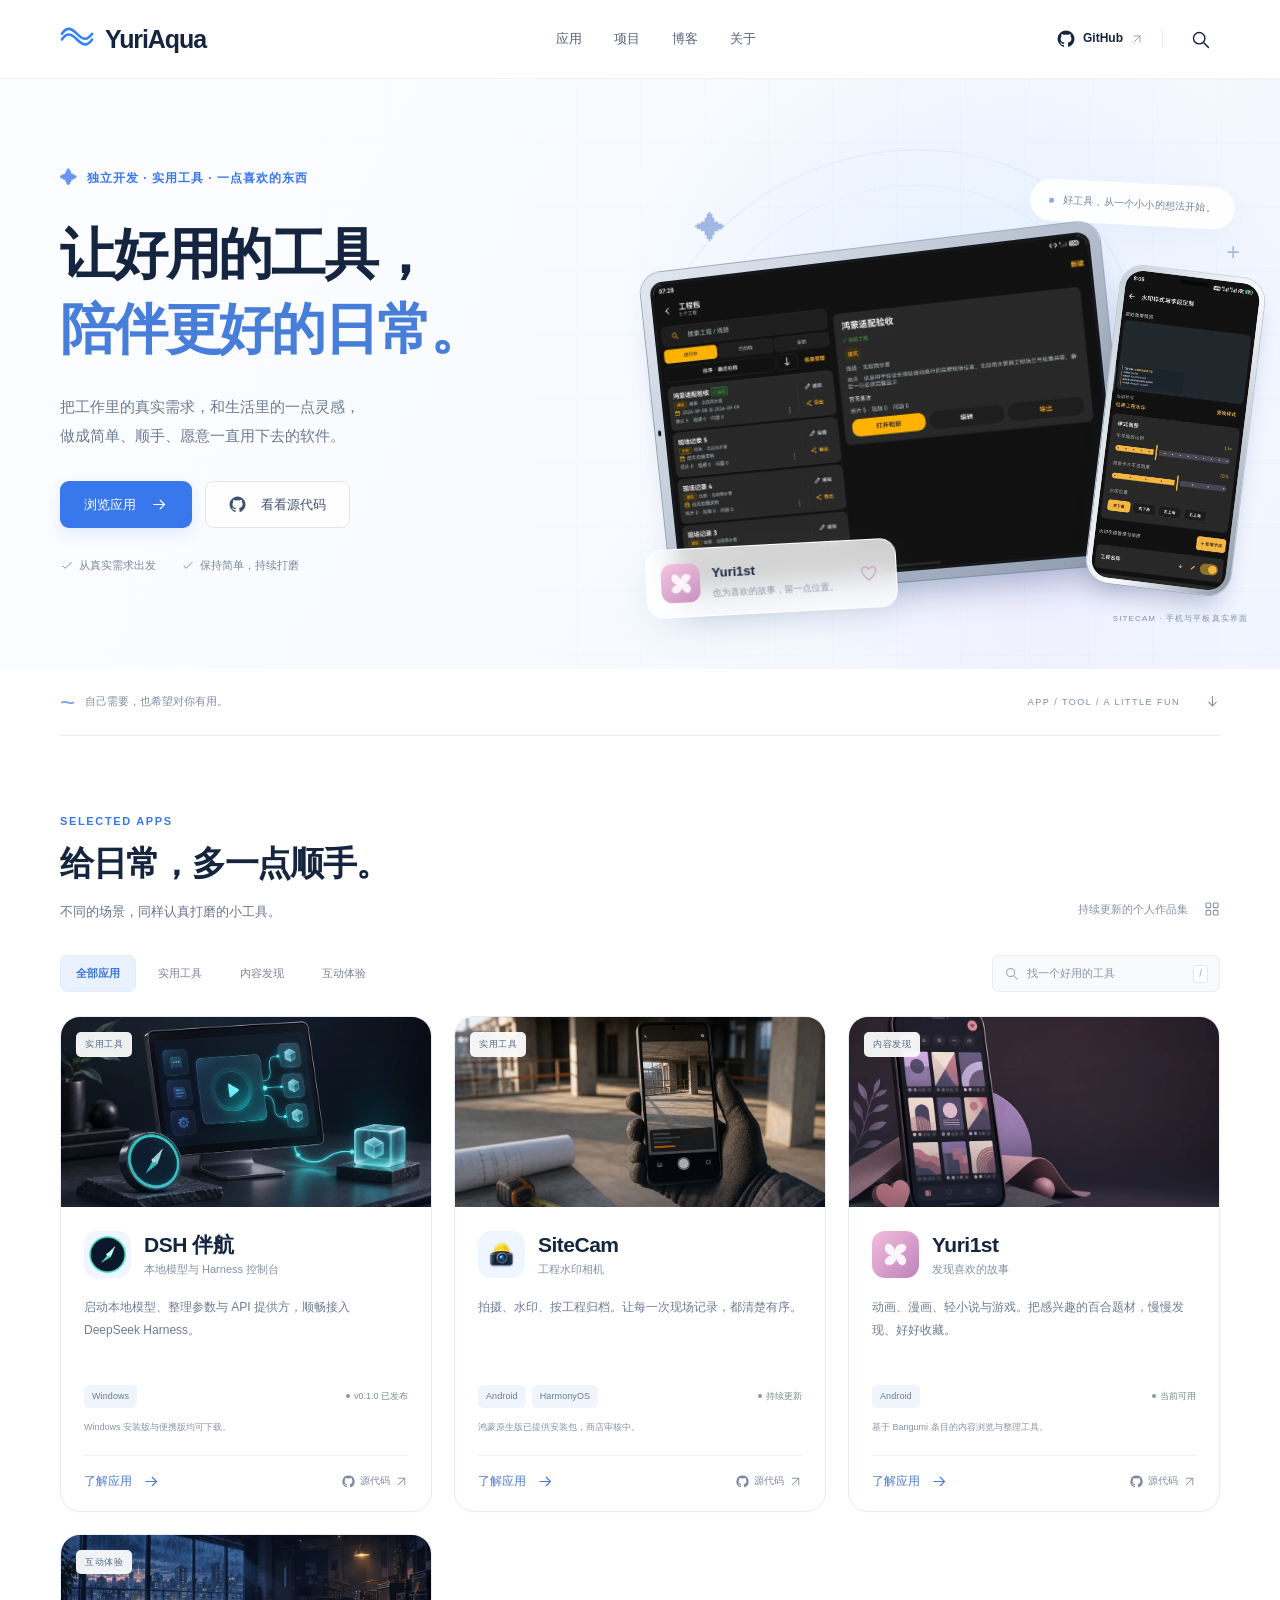
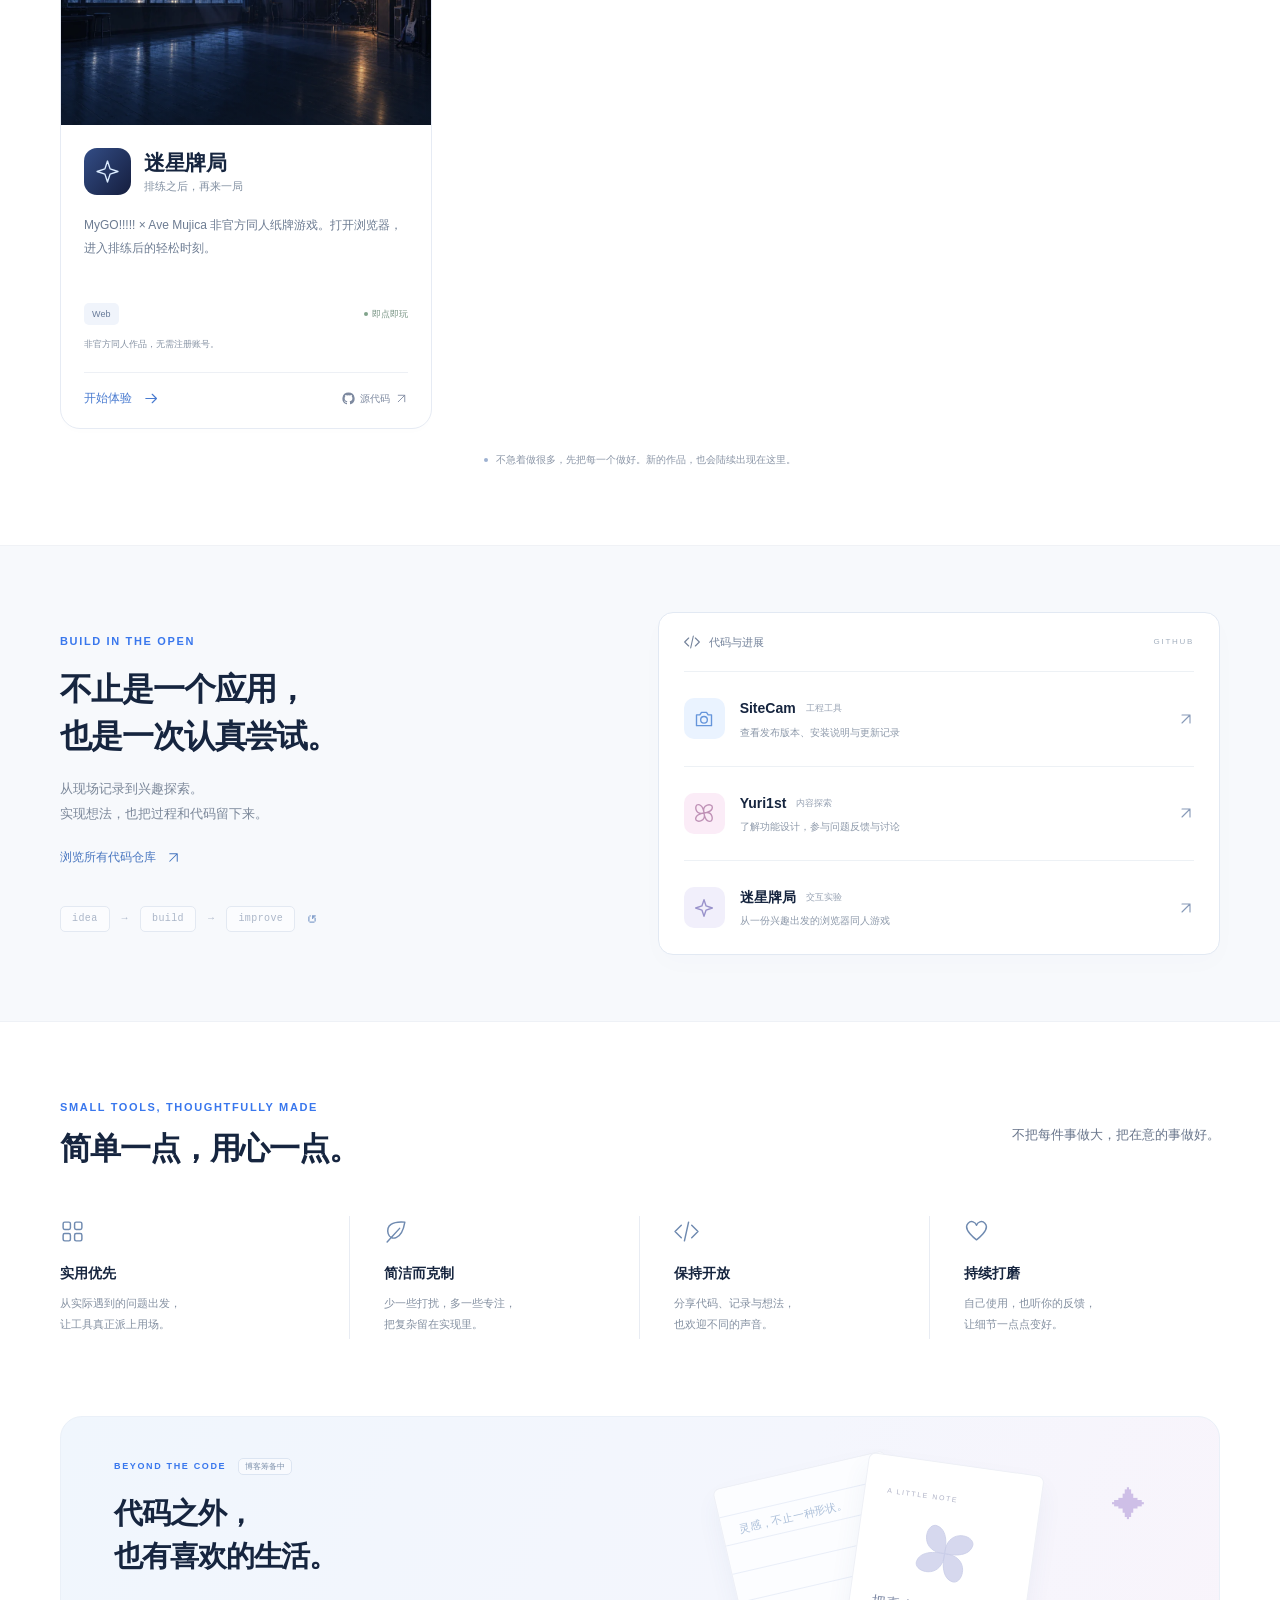
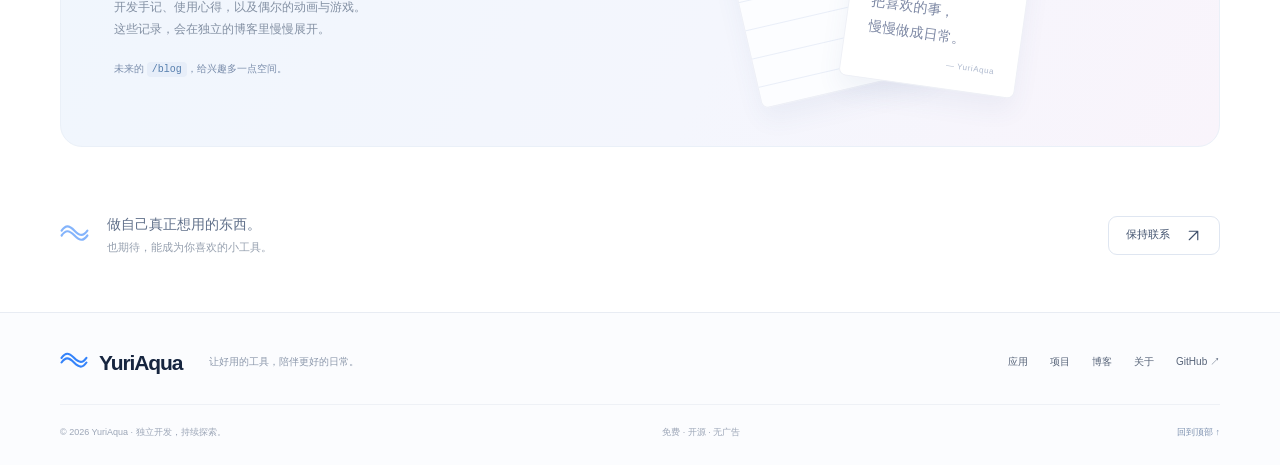
==== index.html @ 743c2458 "Use artwork for DSH companion homepage card" ====
<!doctype html>
<html lang="zh-CN">
<head>
 <meta charset="utf-8"><meta name="viewport" content="width=device-width,initial-scale=1">
 <meta name="referrer" content="strict-origin-when-cross-origin">
 <meta name="description" content="YuriAqua：独立开发的实用应用、开放项目与小型软件实验。SiteCam、Yuri1st 与更多持续更新的作品。">
 <meta property="og:title" content="YuriAqua · 让好用的工具，陪伴更好的日常">
 <meta property="og:description" content="实用的应用、开放的项目，以及一点喜欢的东西。">
 <meta property="og:type" content="website"><meta property="og:url" content="https://yuriaqua.com/">
 <link rel="canonical" href="https://yuriaqua.com/">
 <meta name="theme-color" content="#f7f9fd"><meta name="color-scheme" content="light">
 <title>YuriAqua · 让好用的工具，陪伴更好的日常</title>
 <link rel="icon" href="/assets/home-v2/favicon.svg" type="image/svg+xml">
 <link rel="stylesheet" href="/assets/home-v2/styles.css?v=2"><script defer src="/assets/home-v2/app.js?v=2"></script>
</head>
<body>
<a class="skip-link" href="#main">跳到主要内容</a>
<svg class="svg-defs" xmlns="http://www.w3.org/2000/svg" aria-hidden="true"><defs>
 <symbol id="i-wave" viewBox="0 0 36 24"><path d="M2 12c5-7 9-7 16 0s11 7 16 0M2 6c5-7 9-7 16 0s11 7 16 0"/></symbol>
 <symbol id="i-arrow" viewBox="0 0 24 24"><path d="M4 12h15m-6-6 6 6-6 6"/></symbol>
 <symbol id="i-external" viewBox="0 0 24 24"><path d="M6 18 18 6M6 6h12v12"/></symbol>
 <symbol id="i-search" viewBox="0 0 24 24"><circle cx="10.5" cy="10.5" r="6.5"/><path d="m16 16 5 5"/></symbol>
 <symbol id="i-close" viewBox="0 0 24 24"><path d="m6 6 12 12M6 18 18 6"/></symbol>
 <symbol id="i-menu" viewBox="0 0 24 24"><path d="M4 7h16M4 12h16M4 17h16"/></symbol>
 <symbol id="i-code" viewBox="0 0 24 24"><path d="m7 6-6 6 6 6m10-12 6 6-6 6m-3-15-4 18"/></symbol>
 <symbol id="i-camera" viewBox="0 0 24 24"><path d="M3 7h4l2-3h6l2 3h4v13H3z"/><circle cx="12" cy="13" r="4"/></symbol>
 <symbol id="i-flower" viewBox="0 0 24 24"><path d="M12 12C1 15 0 2 5 2c6 0 7 10 7 10Zm0 0C9 1 22 0 22 5c0 6-10 7-10 7Zm0 0c11-3 12 10 7 10-6 0-7-10-7-10Zm0 0c3 11-10 12-10 7 0-6 10-7 10-7Z"/></symbol>
 <symbol id="i-star" viewBox="0 0 24 24"><path d="m12 2 2.5 7.5L22 12l-7.5 2.5L12 22l-2.5-7.5L2 12l7.5-2.5L12 2Z"/></symbol>
 <symbol id="i-check" viewBox="0 0 24 24"><path d="m5 12 4 4L19 6"/></symbol>
 <symbol id="i-leaf" viewBox="0 0 24 24"><path d="M20 3C8 2 2 6 4 14c2 7 13 7 16-11ZM3 22 15 9"/></symbol>
 <symbol id="i-heart" viewBox="0 0 24 24"><path d="M20 4c-3-3-7-1-8 2-1-3-5-5-8-2-6 6 8 16 8 16s14-10 8-16Z"/></symbol>
 <symbol id="i-grid" viewBox="0 0 24 24"><rect x="3" y="3" width="7" height="7" rx="1.5"/><rect x="14" y="3" width="7" height="7" rx="1.5"/><rect x="3" y="14" width="7" height="7" rx="1.5"/><rect x="14" y="14" width="7" height="7" rx="1.5"/></symbol>
 <symbol id="i-github" viewBox="0 0 24 24"><path fill="currentColor" stroke="none" d="M12 .8a11.2 11.2 0 0 0-3.54 21.83c.56.1.77-.24.77-.54v-2.17c-3.12.67-3.78-1.33-3.78-1.33-.51-1.3-1.24-1.64-1.24-1.64-1.02-.7.08-.69.08-.69 1.13.08 1.73 1.16 1.73 1.16 1 1.72 2.62 1.22 3.26.93.1-.73.39-1.22.71-1.5-2.49-.28-5.1-1.25-5.1-5.54 0-1.22.44-2.22 1.16-3-.12-.28-.5-1.42.11-2.96 0 0 .94-.3 3.08 1.15a10.73 10.73 0 0 1 5.6 0c2.14-1.45 3.08-1.15 3.08-1.15.61 1.54.23 2.68.11 2.96.72.78 1.15 1.78 1.15 3.01 0 4.3-2.61 5.25-5.11 5.53.4.35.76 1.03.76 2.08v3.16c0 .3.2.65.78.54A11.2 11.2 0 0 0 12 .8Z"/></symbol>
</defs></svg>
<header class="site-header"><div class="container nav-wrap">
 <a class="brand" href="/" aria-label="YuriAqua 首页"><svg class="brand-wave"><use href="#i-wave"/></svg><span>YuriAqua</span></a>
 <nav class="desktop-nav" aria-label="主导航"><a href="#apps">应用</a><a href="#projects">项目</a><a href="#notes">博客</a><a href="#about">关于</a></nav>
 <div class="nav-actions"><a class="github-nav" href="https://github.com/toydream525" target="_blank" rel="noopener noreferrer"><svg class="icon"><use href="#i-github"/></svg>GitHub<svg class="icon small"><use href="#i-external"/></svg></a><span class="nav-divider"></span><button class="icon-button search-trigger" type="button" aria-label="搜索应用"><svg class="icon"><use href="#i-search"/></svg></button><button id="menu-toggle" class="icon-button menu-toggle" type="button" aria-label="打开导航菜单" aria-controls="mobile-nav" aria-expanded="false"><svg class="icon"><use href="#i-menu"/></svg></button></div>
</div><nav id="mobile-nav" class="mobile-nav container" aria-label="手机导航" hidden><a href="#apps">应用</a><a href="#projects">项目</a><a href="#notes">博客</a><a href="#about">关于</a><a href="https://github.com/toydream525">GitHub ↗</a></nav></header>
<main id="main">
<section class="hero"><div class="hero-grid" aria-hidden="true"></div><div class="container hero-layout">
 <div class="hero-copy"><p class="eyebrow hero-eyebrow"><span class="tiny-star">✦</span> 独立开发 · 实用工具 · 一点喜欢的东西</p><h1>让好用的工具，<br><span>陪伴更好的日常。</span></h1><p class="hero-lead">把工作里的真实需求，和生活里的一点灵感，<br class="desktop-break">做成简单、顺手、愿意一直用下去的软件。</p><div class="hero-actions"><a class="button primary" href="#apps">浏览应用<svg class="icon"><use href="#i-arrow"/></svg></a><a class="button secondary" href="https://github.com/toydream525" target="_blank" rel="noopener noreferrer"><svg class="icon"><use href="#i-github"/></svg>看看源代码</a></div><div class="hero-values"><span><svg class="icon"><use href="#i-check"/></svg>从真实需求出发</span><span><svg class="icon"><use href="#i-check"/></svg>保持简单，持续打磨</span></div></div>
 <div class="hero-visual" role="img" aria-label="SiteCam 平板工程管理与手机水印设置真机界面组合展示">
  <div class="visual-orbit orbit-one"></div><div class="visual-orbit orbit-two"></div><div class="visual-spark spark-one">✦</div><div class="visual-spark spark-two">+</div>
  <div class="floating-label top-label"><span class="label-dot"></span>好工具，从一个小小的想法开始。</div>
  <div class="tablet"><div class="tablet-camera"></div><img src="/assets/home-v2/sitecam-tablet.webp" width="1180" height="827" alt="" fetchpriority="high"></div>
  <div class="phone"><div class="phone-speaker"></div><img src="/assets/home-v2/sitecam-phone.webp" width="480" height="1068" alt="" fetchpriority="high"></div>
  <div class="floating-product"><span class="flower-mark"><svg class="icon"><use href="#i-flower"/></svg></span><div><b>Yuri1st</b><span>也为喜欢的故事，留一点位置。</span></div><svg class="icon"><use href="#i-heart"/></svg></div>
  <span class="visual-caption">SITECAM · 手机与平板真实界面</span>
 </div>
</div></section>
<div class="container intro-line"><p><span class="mini-wave">~</span> 自己需要，也希望对你有用。</p><span>APP / TOOL / A LITTLE FUN<svg class="icon"><use href="#i-arrow"/></svg></span></div>
<section id="apps" class="container section apps-section" aria-labelledby="apps-heading">
 <div class="section-heading"><div><p class="eyebrow">SELECTED APPS</p><h2 id="apps-heading">给日常，多一点顺手。</h2><p class="section-description">不同的场景，同样认真打磨的小工具。</p></div><span class="section-side">持续更新的个人作品集<svg class="icon"><use href="#i-grid"/></svg></span></div>
 <div class="catalog-toolbar"><div class="filter-group" role="group" aria-label="按类型筛选应用"><!-- FILTERS:START -->
<button class="filter-button" type="button" data-filter="all" aria-pressed="true">全部应用</button><button class="filter-button" type="button" data-filter="实用工具" aria-pressed="false">实用工具</button><button class="filter-button" type="button" data-filter="内容发现" aria-pressed="false">内容发现</button><button class="filter-button" type="button" data-filter="互动体验" aria-pressed="false">互动体验</button>
<!-- FILTERS:END --></div><label class="catalog-search"><svg class="icon"><use href="#i-search"/></svg><input id="app-search" type="search" placeholder="找一个好用的工具" aria-label="搜索应用、用途或平台" autocomplete="off"><kbd>/</kbd></label></div>
 <p id="catalog-status" class="sr-only" role="status" aria-live="polite"></p>
 <div class="app-grid" id="app-grid"><!-- APPS:START -->
<article class="app-card" data-id="dsh-companion" data-category="实用工具" data-search="dsh 伴航 本地模型与 harness 控制台 实用工具 启动本地模型、整理参数与 api 提供方，顺畅接入 deepseek harness。 windows" aria-labelledby="title-dsh-companion">
 <div class="app-cover"><img src="/assets/home-v2/dsh-companion-cover.webp" alt="DSH 伴航罗盘与本地模型工作台艺术图" width="960" height="600" loading="lazy"><span class="app-category">实用工具</span></div>
 <div class="app-body"><div class="app-title-row"><span class="app-mark blue" aria-hidden="true"><img src="/assets/home-v2/dsh-companion-icon.png" width="47" height="47" alt="" loading="lazy"></span><div><h3 id="title-dsh-companion">DSH 伴航</h3><p class="app-subtitle">本地模型与 Harness 控制台</p></div></div>
 <p class="app-description">启动本地模型、整理参数与 API 提供方，顺畅接入 DeepSeek Harness。</p><div class="app-platforms"><span class="platform-tag">Windows</span><span class="app-status">v0.1.0 已发布</span></div><p class="app-note">Windows 安装版与便携版均可下载。</p>
 <div class="app-actions"><a class="app-link" href="/harness/" aria-label="了解应用：DSH 伴航">了解应用<svg class="icon" aria-hidden="true"><use href="#i-arrow"/></svg></a><a class="source-link" href="https://github.com/toydream525/deepseek-harness-companion" target="_blank" rel="noopener noreferrer" aria-label="DSH 伴航 的源代码"><svg class="icon" aria-hidden="true"><use href="#i-github"/></svg>源代码<svg class="icon" aria-hidden="true"><use href="#i-external"/></svg></a></div></div></article>
<article class="app-card" data-id="sitecam" data-category="实用工具" data-search="sitecam 工程水印相机 实用工具 拍摄、水印、按工程归档。让每一次现场记录，都清楚有序。 android harmonyos" aria-labelledby="title-sitecam">
 <div class="app-cover"><img src="/assets/home-v2/sitecam-cover.webp" alt="SiteCam 工程现场拍摄功能示意" width="960" height="600" loading="lazy"><span class="app-category">实用工具</span></div>
 <div class="app-body"><div class="app-title-row"><span class="app-mark blue" aria-hidden="true"><img src="/assets/home-v2/sitecam-icon.webp" width="47" height="47" alt="" loading="lazy"></span><div><h3 id="title-sitecam">SiteCam</h3><p class="app-subtitle">工程水印相机</p></div></div>
 <p class="app-description">拍摄、水印、按工程归档。让每一次现场记录，都清楚有序。</p><div class="app-platforms"><span class="platform-tag">Android</span><span class="platform-tag">HarmonyOS</span><span class="app-status">持续更新</span></div><p class="app-note">鸿蒙原生版已提供安装包，商店审核中。</p>
 <div class="app-actions"><a class="app-link" href="/sitecam/" aria-label="了解应用：SiteCam">了解应用<svg class="icon" aria-hidden="true"><use href="#i-arrow"/></svg></a><a class="source-link" href="https://github.com/toydream525/SiteCam" target="_blank" rel="noopener noreferrer" aria-label="SiteCam 的源代码"><svg class="icon" aria-hidden="true"><use href="#i-github"/></svg>源代码<svg class="icon" aria-hidden="true"><use href="#i-external"/></svg></a></div></div></article>
<article class="app-card" data-id="yuri1st" data-category="内容发现" data-search="yuri1st 发现喜欢的故事 内容发现 动画、漫画、轻小说与游戏。把感兴趣的百合题材，慢慢发现、好好收藏。 android" aria-labelledby="title-yuri1st">
 <div class="app-cover"><img src="/assets/home-v2/yuri1st-cover.webp" alt="Yuri1st 内容分类与收藏功能示意" width="960" height="600" loading="lazy"><span class="app-category">内容发现</span></div>
 <div class="app-body"><div class="app-title-row"><span class="app-mark pink" aria-hidden="true"><svg class="icon" aria-hidden="true"><use href="#i-flower"/></svg></span><div><h3 id="title-yuri1st">Yuri1st</h3><p class="app-subtitle">发现喜欢的故事</p></div></div>
 <p class="app-description">动画、漫画、轻小说与游戏。把感兴趣的百合题材，慢慢发现、好好收藏。</p><div class="app-platforms"><span class="platform-tag">Android</span><span class="app-status">当前可用</span></div><p class="app-note">基于 Bangumi 条目的内容浏览与整理工具。</p>
 <div class="app-actions"><a class="app-link" href="/Yuri1st/" aria-label="了解应用：Yuri1st">了解应用<svg class="icon" aria-hidden="true"><use href="#i-arrow"/></svg></a><a class="source-link" href="https://github.com/toydream525/Yuri1st" target="_blank" rel="noopener noreferrer" aria-label="Yuri1st 的源代码"><svg class="icon" aria-hidden="true"><use href="#i-github"/></svg>源代码<svg class="icon" aria-hidden="true"><use href="#i-external"/></svg></a></div></div></article>
<article class="app-card" data-id="mygo" data-category="互动体验" data-search="迷星牌局 排练之后，再来一局 互动体验 mygo!!!!! × ave mujica 非官方同人纸牌游戏。打开浏览器，进入排练后的轻松时刻。 web" aria-labelledby="title-mygo">
 <div class="app-cover"><img src="/assets/home-v2/mygo-cover.webp" alt="迷星牌局的深蓝色练习室场景" width="960" height="600" loading="lazy"><span class="app-category">互动体验</span></div>
 <div class="app-body"><div class="app-title-row"><span class="app-mark navy" aria-hidden="true"><svg class="icon" aria-hidden="true"><use href="#i-star"/></svg></span><div><h3 id="title-mygo">迷星牌局</h3><p class="app-subtitle">排练之后，再来一局</p></div></div>
 <p class="app-description">MyGO!!!!! × Ave Mujica 非官方同人纸牌游戏。打开浏览器，进入排练后的轻松时刻。</p><div class="app-platforms"><span class="platform-tag">Web</span><span class="app-status">即点即玩</span></div><p class="app-note">非官方同人作品，无需注册账号。</p>
 <div class="app-actions"><a class="app-link" href="/mygo/" aria-label="开始体验：迷星牌局">开始体验<svg class="icon" aria-hidden="true"><use href="#i-arrow"/></svg></a><a class="source-link" href="https://github.com/toydream525/mygo-demo" target="_blank" rel="noopener noreferrer" aria-label="迷星牌局 的源代码"><svg class="icon" aria-hidden="true"><use href="#i-github"/></svg>源代码<svg class="icon" aria-hidden="true"><use href="#i-external"/></svg></a></div></div></article>
<!-- APPS:END --></div>
 <div id="empty-state" class="empty-state" hidden><svg class="icon"><use href="#i-search"/></svg><h3>暂时没有找到这个工具</h3><p>换一个关键词，或者看看全部应用。</p><button class="button secondary" id="reset-search" type="button">查看全部应用</button></div>
 <button class="button secondary load-more" type="button" id="load-more" hidden>显示更多应用<svg class="icon"><use href="#i-arrow"/></svg></button>
 <p class="catalog-note"><span class="status-dot"></span>不急着做很多，先把每一个做好。新的作品，也会陆续出现在这里。</p>
</section>
<section id="projects" class="project-section"><div class="container project-layout"><div class="project-intro"><p class="eyebrow">BUILD IN THE OPEN</p><h2>不止是一个应用，<br>也是一次认真尝试。</h2><p>从现场记录到兴趣探索。<br>实现想法，也把过程和代码留下来。</p><a class="text-link" href="https://github.com/toydream525?tab=repositories" target="_blank" rel="noopener noreferrer">浏览所有代码仓库<svg class="icon"><use href="#i-external"/></svg></a><div class="code-decoration" aria-hidden="true"><span>idea</span><i>→</i><span>build</span><i>→</i><span>improve</span><b>↺</b></div></div><div class="project-panel"><div class="panel-heading"><span><svg class="icon"><use href="#i-code"/></svg>代码与进展</span><span class="panel-source">GITHUB</span></div>
<a class="project-row" href="https://github.com/toydream525/SiteCam/releases/latest" target="_blank" rel="noopener noreferrer"><span class="repo-icon blue"><svg class="icon"><use href="#i-camera"/></svg></span><div><h3>SiteCam <span>工程工具</span></h3><p>查看发布版本、安装说明与更新记录</p></div><svg class="icon row-arrow"><use href="#i-external"/></svg></a>
<a class="project-row" href="https://github.com/toydream525/Yuri1st" target="_blank" rel="noopener noreferrer"><span class="repo-icon pink"><svg class="icon"><use href="#i-flower"/></svg></span><div><h3>Yuri1st <span>内容探索</span></h3><p>了解功能设计，参与问题反馈与讨论</p></div><svg class="icon row-arrow"><use href="#i-external"/></svg></a>
<a class="project-row" href="https://github.com/toydream525/mygo-demo" target="_blank" rel="noopener noreferrer"><span class="repo-icon violet"><svg class="icon"><use href="#i-star"/></svg></span><div><h3>迷星牌局 <span>交互实验</span></h3><p>从一份兴趣出发的浏览器同人游戏</p></div><svg class="icon row-arrow"><use href="#i-external"/></svg></a>
</div></div></section>
<section id="about" class="container section principles-section"><div class="section-heading compact-heading"><div><p class="eyebrow">SMALL TOOLS, THOUGHTFULLY MADE</p><h2>简单一点，用心一点。</h2></div><p class="section-description">不把每件事做大，把在意的事做好。</p></div><div class="principles"><article><svg class="icon"><use href="#i-grid"/></svg><h3>实用优先</h3><p>从实际遇到的问题出发，<br>让工具真正派上用场。</p></article><article><svg class="icon"><use href="#i-leaf"/></svg><h3>简洁而克制</h3><p>少一些打扰，多一些专注，<br>把复杂留在实现里。</p></article><article><svg class="icon"><use href="#i-code"/></svg><h3>保持开放</h3><p>分享代码、记录与想法，<br>也欢迎不同的声音。</p></article><article><svg class="icon"><use href="#i-heart"/></svg><h3>持续打磨</h3><p>自己使用，也听你的反馈，<br>让细节一点点变好。</p></article></div></section>
<section id="notes" class="container notes-section"><div class="notes-card"><div class="notes-copy"><p class="eyebrow">BEYOND THE CODE <span>博客筹备中</span></p><h2>代码之外，<br>也有喜欢的生活。</h2><p>开发手记、使用心得，以及偶尔的动画与游戏。<br>这些记录，会在独立的博客里慢慢展开。</p><span class="coming-note">未来的 <code>/blog</code>，给兴趣多一点空间。</span></div><div class="notes-art" aria-hidden="true"><div class="note-paper paper-back"><span>灵感，不止一种形状。</span></div><div class="note-paper paper-front"><span class="paper-label">A LITTLE NOTE</span><div class="paper-flower"><svg><use href="#i-flower"/></svg></div><p>把喜欢的事，<br>慢慢做成日常。</p><span class="paper-signature">— YuriAqua</span></div><i class="note-spark">✦</i></div></div></section>
<section class="container closing"><div><svg class="brand-wave"><use href="#i-wave"/></svg><p>做自己真正想用的东西。<br><span>也期待，能成为你喜欢的小工具。</span></p></div><a class="button secondary" href="https://github.com/toydream525" target="_blank" rel="noopener noreferrer">保持联系<svg class="icon"><use href="#i-external"/></svg></a></section>
</main>
<footer class="site-footer"><div class="container footer-top"><a class="brand" href="/"><svg class="brand-wave"><use href="#i-wave"/></svg><span>YuriAqua</span></a><p>让好用的工具，陪伴更好的日常。</p><nav aria-label="页脚导航"><a href="#apps">应用</a><a href="#projects">项目</a><a href="#notes">博客</a><a href="#about">关于</a><a href="https://github.com/toydream525" target="_blank" rel="noopener noreferrer">GitHub ↗</a></nav></div><div class="container footer-bottom"><span>© <span id="year">2026</span> YuriAqua · 独立开发，持续探索。</span><span>免费 · 开源 · 无广告</span><a href="#main">回到顶部 ↑</a></div></footer>
</body></html>
---- assets/home-v2/styles.css ----
/* YuriAqua V2 — isolated preview styles. No shared site assets are modified. */
:root{--ink:#16253f;--muted:#68758b;--blue:#3977ed;--blue-dark:#255bc8;--line:#e8ecf3;--paper:#fff;--wash:#f7f9fc;--radius:20px;--container:1160px;--font:Inter,-apple-system,BlinkMacSystemFont,"Segoe UI","PingFang SC","Hiragino Sans GB","Microsoft YaHei",sans-serif}
*{box-sizing:border-box}html{scroll-behavior:smooth;scroll-padding-top:110px}body{margin:0;background:var(--paper);font-family:var(--font);color:var(--ink);font-size:15px;-webkit-font-smoothing:antialiased;line-height:1.6}a{color:inherit;text-decoration:none}button,input{font:inherit}button,a,input{-webkit-tap-highlight-color:transparent}button{cursor:pointer}button:disabled{cursor:default}img{max-width:100%;display:block}button{color:inherit}svg{display:inline-block;vertical-align:middle}.icon{width:21px;height:21px;fill:none;stroke:currentColor;stroke-width:1.65;stroke-linecap:round;stroke-linejoin:round;flex-shrink:0}.icon.small{width:14px;height:14px}.svg-defs{position:absolute;width:0;height:0;overflow:hidden}.container{width:min(var(--container),calc(100% - 80px));margin-inline:auto}h1,h2,h3,p{margin:0}h1,h2,h3{font-weight:650}h2{font-size:34px;line-height:1.4;letter-spacing:-1.1px}h3{font-size:19px}.eyebrow{font-size:11px;font-weight:600;letter-spacing:1.65px;color:var(--blue);margin-bottom:15px}.sr-only{position:absolute;width:1px;height:1px;padding:0;margin:-1px;overflow:hidden;clip:rect(0,0,0,0);white-space:nowrap;border:0}[hidden]{display:none!important}:focus-visible{outline:3px solid #6ba4fa;outline-offset:5px;border-radius:5px}.skip-link{position:fixed;left:16px;top:-60px;z-index:100;background:#fff;padding:12px 18px;border:1px solid var(--blue)}.skip-link:focus{top:12px}
.preview-bar{background:#edf3ff;color:#466893;border-bottom:1px solid #e5edf9;font-size:11px;position:relative;z-index:25}.preview-inner{height:33px;display:flex;align-items:center;justify-content:space-between}.preview-inner>span{display:flex;align-items:center;gap:8px}.preview-inner b{font-size:9px;letter-spacing:.5px;border:1px solid #ccdafa;padding:0 5px;border-radius:4px;font-weight:600}.preview-inner a{display:flex;align-items:center;gap:4px}.preview-inner .icon{width:12px;height:12px}.status-dot,.label-dot{display:inline-block;width:6px;height:6px;border-radius:100%;background:#6593e4;flex-shrink:0}.site-header{position:sticky;top:0;z-index:20;background:rgba(255,255,255,.90);backdrop-filter:blur(18px);-webkit-backdrop-filter:blur(18px);border-bottom:1px solid rgba(232,236,243,.65)}.nav-wrap{height:78px;display:flex;align-items:center;justify-content:space-between}.brand{display:inline-flex;align-items:center;gap:11px;font-size:25px;font-weight:650;letter-spacing:-1.1px}.brand-wave{width:34px;height:25px;fill:none;stroke:#3483fa;stroke-width:2.7;stroke-linecap:round}.desktop-nav{display:flex;gap:32px;margin-left:50px}.desktop-nav a,.footer-top nav a{font-size:13px;color:#566378;transition:color .2s}.desktop-nav a:hover,.footer-top nav a:hover{color:var(--blue)}.nav-actions{display:flex;align-items:center;gap:19px}.github-nav{display:flex;align-items:center;gap:8px;font-size:12px;font-weight:550}.github-nav>.icon{width:18px;height:18px}.github-nav>.small{width:12px;height:12px;color:#8793a5}.nav-divider{height:18px;width:1px;background:var(--line)}.icon-button{display:flex;align-items:center;justify-content:center;min-width:38px;min-height:38px;background:none;border:0;border-radius:50%;transition:background .2s}.icon-button:hover{background:#f0f5fd}.menu-toggle{display:none}.mobile-nav{padding-bottom:20px}.mobile-nav a{display:block;padding:11px 4px;border-top:1px solid var(--line)}
.hero{position:relative;isolation:isolate;overflow:hidden;background:linear-gradient(118deg,#fcfdff 0%,#f8fbff 48%,#f0f5ff 100%)}.hero:before{content:"";position:absolute;width:760px;height:650px;background:radial-gradient(ellipse,#d6e8ff88,transparent 65%);left:45%;top:-100px;z-index:-1}.hero:after{content:"";position:absolute;background:radial-gradient(ellipse,#e9dfff66,transparent 69%);width:450px;height:450px;right:2%;bottom:-130px;z-index:-1}.hero-grid{position:absolute;inset:0;background-image:linear-gradient(#5079b606 1px,transparent 1px),linear-gradient(90deg,#5079b606 1px,transparent 1px);background-size:64px 64px;mask-image:linear-gradient(90deg,transparent,black);z-index:-1}.hero-layout{min-height:590px;display:grid;grid-template-columns:1fr 1fr;align-items:center;gap:10px}.hero-copy{padding:50px 0 58px;position:relative;z-index:2}.hero-eyebrow{font-size:12px;letter-spacing:1px;margin-bottom:25px;display:flex;align-items:center;gap:9px}.tiny-star{font-size:17px;color:#6996f3}h1{font-size:clamp(36px,4.3vw,56px);letter-spacing:-2.2px;line-height:1.36;font-weight:720;white-space:nowrap}h1 span{color:#477ed9}.hero-lead{font-size:15px;line-height:1.95;color:#6b7990;margin-top:25px}.hero-actions{display:flex;gap:13px;margin-top:31px}.button{min-height:47px;display:inline-flex;align-items:center;justify-content:center;gap:15px;padding:11px 23px;border-radius:9px;font-size:13px;font-weight:550;transition:background .2s,transform .2s,box-shadow .2s;border:1px solid transparent;white-space:nowrap}.button:hover{transform:translateY(-2px)}.primary{color:white;background:var(--blue);box-shadow:0 6px 16px #3b77ec21}.primary:hover{background:var(--blue-dark);box-shadow:0 8px 22px #3b77ec35}.secondary{background:#ffffffb8;border-color:#dfe6f1;color:#40516d}.secondary:hover{background:#f5f8fd}.button .icon{width:17px;height:17px}.hero-values{display:flex;gap:25px;margin-top:29px;color:#7b879a;font-size:11px}.hero-values span{display:flex;gap:5px;align-items:center}.hero-values .icon{width:14px;height:14px;color:#6c8bc0}.hero-visual{height:490px;position:relative;min-width:0;perspective:1300px;isolation:isolate;margin-right:-28px}.visual-orbit{position:absolute;border:1px solid #cbdcf577;border-radius:50%;z-index:-1;transform:rotate(-20deg)}.orbit-one{width:495px;height:420px;top:25px;left:0}.orbit-two{width:415px;height:350px;top:60px;left:42px;border-style:dashed;border-color:#c9daf555}.tablet{position:absolute;left:0;top:118px;width:470px;aspect-ratio:1.4;background:linear-gradient(140deg,#e2e8f1,#8c99ad);padding:10px;border-radius:22px;transform:rotate(-6deg) rotateY(-8deg);box-shadow:2px 26px 35px -17px #23417165,0 0 0 1px #a1aabe;overflow:hidden}.tablet img{width:100%;height:100%;object-fit:cover;border:3px solid #15191e;border-radius:13px}.tablet-camera{position:absolute;left:3px;top:48%;width:3px;height:6px;background:#111;border-radius:4px}.phone{position:absolute;width:145px;aspect-ratio: .454;right:0;top:142px;transform:rotate(7deg);background:linear-gradient(110deg,#c8d0da,#f9fcff 55%,#8e98a7);padding:5px;border-radius:23px;box-shadow:0 17px 24px -9px #263c6850,0 0 0 1px #c9d0d9;overflow:hidden}.phone img{height:100%;width:100%;object-fit:cover;border-radius:18px}.phone-speaker{position:absolute;width:29px;height:4px;top:9px;left:calc(50% - 14px);border-radius:9px;background:#060809}.floating-label{display:flex;align-items:center;gap:9px;font-size:10px;letter-spacing:.2px;background:#ffffffe6;border:1px solid white;border-radius:30px;padding:12px 18px;box-shadow:0 12px 30px #49628a0a;color:#70819a}.top-label{position:absolute;right:13px;top:54px;transform:rotate(3deg)}.label-dot{background:#8eaadb;width:5px;height:5px}.floating-product{position:absolute;left:1px;bottom:6px;display:flex;align-items:center;gap:12px;padding:14px 18px 14px 14px;border:1px solid #fff;border-radius:16px;background:#fffc;backdrop-filter:blur(12px);box-shadow:0 13px 36px #5770a218;transform:rotate(-3deg)}.floating-product .flower-mark{display:flex;align-items:center;justify-content:center;background:linear-gradient(145deg,#f4c5df,#c791c1);width:39px;height:39px;color:white;border-radius:11px}.flower-mark .icon{width:22px;height:22px;fill:#ffffffd9;stroke-width:.7}.floating-product b{display:block;font-size:13px}.floating-product div>span{display:block;font-size:9px;color:#9393a8;margin-top:2px}.floating-product>.icon{width:18px;height:18px;color:#c7a3be;margin-left:10px}.visual-caption{position:absolute;right:0;bottom:-7px;font-size:8px;letter-spacing:1.1px;color:#7c91ae}.visual-spark{position:absolute;color:#a1b9e0}.spark-one{font-size:31px;top:75px;left:50px}.spark-two{font-size:23px;right:8px;top:105px;font-weight:200}
.intro-line{padding-block:24px;border-bottom:1px solid var(--line);display:flex;justify-content:space-between;align-items:center;color:#7e8ca1;font-size:11px}.intro-line p{display:flex;align-items:center;gap:10px}.mini-wave{font-size:26px;line-height:12px;color:#73a2e8}.intro-line>span{display:flex;align-items:center;gap:25px;font-size:9px;letter-spacing:1.5px}.intro-line .icon{width:15px;height:15px;transform:rotate(90deg)}.section{padding-block:77px}.section-heading{display:flex;align-items:flex-end;justify-content:space-between;gap:25px;margin-bottom:32px}.section-heading .eyebrow{margin-bottom:10px}.section-description{font-size:13px;color:var(--muted);margin-top:12px;line-height:1.8}.section-side{display:flex;align-items:center;gap:16px;font-size:11px;color:#8591a2;padding-bottom:5px;white-space:nowrap}.section-side .icon{width:16px;height:16px}.catalog-toolbar{display:flex;justify-content:space-between;align-items:center;gap:15px;margin-bottom:24px}.filter-group{display:flex;gap:6px;flex-wrap:wrap}.filter-button{border:1px solid transparent;background:transparent;color:#798397;min-height:37px;padding:7px 15px;border-radius:7px;font-size:11px;white-space:nowrap;transition:background .2s,color .2s}.filter-button:hover{background:#f5f7fb;color:var(--ink)}.filter-button[aria-pressed=true]{background:#eaf2ff;color:#3974da;border-color:#e2edff;font-weight:600}.catalog-search{min-height:37px;display:flex;align-items:center;gap:8px;padding:7px 11px;background:#f9fafc;border:1px solid var(--line);border-radius:7px;color:#9ca6b5}.catalog-search .icon{width:15px;height:15px}.catalog-search input{border:0;outline:0;background:transparent;width:158px;color:var(--ink);font-size:11px;padding:0;min-width:0}.catalog-search:focus-within{outline:2px solid #8cb5f0;outline-offset:3px}.catalog-search input::placeholder{color:#8894a6}.catalog-search kbd{font-family:inherit;font-size:10px;padding:0 5px;border:1px solid #e2e7ef;border-radius:3px;background:white}.app-grid{display:grid;grid-template-columns:repeat(3,minmax(0,1fr));gap:22px;align-items:stretch}.app-card{border:1px solid #e6ebf4;border-radius:var(--radius);overflow:hidden;background:#fff;display:flex;flex-direction:column;box-shadow:0 4px 10px #23395d02;transition:transform .25s,box-shadow .25s,border-color .25s}.app-card:hover{transform:translateY(-5px);box-shadow:0 14px 35px #334c8310;border-color:#cddcf1}.app-cover{height:190px;overflow:hidden;position:relative;background:#e7effa}.app-cover img{width:100%;height:100%;object-fit:cover;transition:transform .6s}.app-card:hover .app-cover img{transform:scale(1.04)}.app-cover:after{content:"";position:absolute;inset:55% 0 0;background:linear-gradient(transparent,#10203650)}.app-category{position:absolute;top:15px;left:15px;z-index:1;font-size:9px;background:#ffffffee;color:#536984;backdrop-filter:blur(5px);padding:5px 9px;border-radius:5px;letter-spacing:.5px}.app-body{padding:23px 23px 20px;display:flex;flex-direction:column;flex:1}.app-title-row{display:flex;align-items:center;gap:13px}.app-mark{width:47px;height:47px;border-radius:13px;display:flex;align-items:center;justify-content:center;flex-shrink:0}.app-mark>img{width:100%;height:100%;object-fit:contain}.app-mark .icon{width:25px;height:25px;stroke-width:1.35}.app-mark.blue{background:#f0f6ff}.app-mark.pink{background:linear-gradient(135deg,#f3bddb,#bd83bd);color:white}.app-mark.pink .icon{fill:#ffffffe6;stroke-width:.5}.app-mark.navy{background:linear-gradient(130deg,#334d86,#151e3e);color:#daebff}.app-title-row h3{font-size:21px;letter-spacing:-.5px;line-height:1.4}.app-subtitle{font-size:11px;color:#8290a2;margin-top:1px}.app-description{font-size:12px;color:#6d7c92;line-height:1.9;margin-top:18px;min-height:70px}.app-platforms{display:flex;align-items:center;gap:6px;flex-wrap:wrap;margin:19px 0 12px}.platform-tag{font-size:9px;color:#687b99;background:#f0f4fb;padding:4px 8px;border-radius:5px;letter-spacing:.1px}.app-status{font-size:9px;color:#749180;margin-left:auto;display:flex;align-items:center;gap:4px}.app-status:before{content:"";width:4px;height:4px;border-radius:50%;background:#80a38b}.app-note{font-size:9px;color:#8793a4;margin-bottom:20px;min-height:15px}.app-actions{display:flex;align-items:center;justify-content:space-between;gap:8px;border-top:1px solid #edf0f5;padding-top:16px;margin-top:auto}.app-link{display:flex;align-items:center;gap:11px;font-size:12px;font-weight:550;color:#497bd0}.app-link .icon{width:17px;height:17px}.source-link{font-size:10px;color:#7e8aa0;display:flex;gap:5px;align-items:center}.source-link .icon{width:13px;height:13px}.catalog-note{font-size:10px;color:#8a95a6;margin-top:23px;display:flex;gap:8px;align-items:center;justify-content:center}.catalog-note .status-dot{width:4px;height:4px;background:#9db1d1}.empty-state{text-align:center;padding:60px 20px;background:#fafcff;border:1px dashed #d4e1f4;border-radius:16px;color:#7e8ba1}.empty-state>.icon{width:30px;height:30px;margin-bottom:15px;color:#95afd6}.empty-state h3{font-size:18px;color:var(--ink)}.empty-state p{font-size:13px;margin:10px 0 22px}.load-more{display:flex;margin:25px auto 0}
.project-section{background:#f7f9fc;border-top:1px solid #f0f2f6;border-bottom:1px solid #eef1f6;padding-block:66px}.project-layout{display:grid;grid-template-columns:1fr 1.13fr;gap:100px;align-items:center}.project-intro h2{font-size:32px;line-height:1.48}.project-intro>p:not(.eyebrow){margin-top:17px;color:#7c889a;font-size:13px;line-height:1.9}.text-link{display:inline-flex;align-items:center;gap:10px;color:#4775bf;font-size:12px;font-weight:550;margin-top:21px}.text-link .icon{width:15px;height:15px}.code-decoration{display:flex;align-items:center;gap:12px;font-family:ui-monospace,SFMono-Regular,Consolas,monospace;font-size:10px;letter-spacing:.4px;color:#abb6c8;margin-top:35px}.code-decoration span{border:1px solid #e3e9f2;border-radius:5px;padding:4px 11px;background:#fff7}.code-decoration i{font-style:normal}.code-decoration b{font-size:20px;font-weight:400;color:#85a1cc}.project-panel{background:#fff;border:1px solid #e2e9f3;border-radius:15px;padding:0 25px;box-shadow:0 9px 26px #334e6e04}.panel-heading{display:flex;justify-content:space-between;align-items:center;height:59px;border-bottom:1px solid #edf1f5;font-size:11px;color:#73829a}.panel-heading>span:first-child{display:flex;align-items:center;gap:9px}.panel-heading .icon{width:16px;height:16px}.panel-source{font-size:8px;letter-spacing:1.7px;color:#a4b0bf}.project-row{display:flex;gap:15px;align-items:center;padding:25px 0;border-bottom:1px solid #edf1f5;transition:transform .2s}.project-row:last-child{border-bottom:0}.project-row:hover{transform:translateX(4px)}.repo-icon{width:41px;height:41px;border-radius:10px;display:flex;align-items:center;justify-content:center;flex-shrink:0}.repo-icon.blue{background:#eaf3ff;color:#6595db}.repo-icon.pink{background:#fbecf7;color:#bf91b6}.repo-icon.violet{background:#f1effb;color:#9992cb}.repo-icon .icon{width:20px;height:20px}.project-row h3{font-size:14px;display:flex;align-items:center;gap:10px}.project-row h3 span{font-size:9px;font-weight:400;color:#97a2b3}.project-row p{font-size:10px;color:#8d99aa;margin-top:5px}.row-arrow{width:16px;height:16px;margin-left:auto;color:#879ab8}.compact-heading{align-items:center;margin-bottom:35px}.compact-heading h2{font-size:31px}.compact-heading .section-description{margin:0}.principles{display:grid;grid-template-columns:repeat(4,1fr);gap:0;padding-top:11px}.principles article{padding:3px 30px 3px 0;border-right:1px solid var(--line)}.principles article+article{padding-left:34px}.principles article:last-child{border-right:0}.principles article>.icon{width:25px;height:25px;margin-bottom:18px;color:#6f8ab0;stroke-width:1.4}.principles h3{font-size:14px;margin-bottom:8px}.principles p{font-size:11px;line-height:1.95;color:#8490a1}
.notes-section{padding-bottom:58px}.notes-card{background:linear-gradient(115deg,#f0f6fd 0%,#f4f6fd 58%,#f9f4fb 100%);border:1px solid #eaf0f8;border-radius:22px;display:grid;grid-template-columns:1.15fr 1fr;padding:42px 53px;min-height:315px;overflow:hidden;position:relative}.notes-copy{position:relative;z-index:1}.notes-copy .eyebrow{font-size:9px;margin-bottom:18px}.notes-copy .eyebrow span{font-size:8px;letter-spacing:0;font-weight:400;border:1px solid #dce5f2;background:#fff8;color:#7f92ac;border-radius:5px;padding:3px 6px;margin-left:8px;white-space:nowrap}.notes-copy h2{font-size:29px;line-height:1.5}.notes-copy>p:not(.eyebrow){font-size:12px;color:#8390a3;margin-top:17px;line-height:1.9}.coming-note{font-size:10px;color:#7a8dab;display:block;margin-top:20px}.coming-note code{font-size:10px;font-family:ui-monospace,monospace;color:#557ead;background:#e7eef9;padding:2px 5px;border-radius:4px}.notes-art{position:relative;height:245px;align-self:center}.note-paper{position:absolute;width:177px;height:225px;background:#fff;border-radius:7px;box-shadow:0 13px 25px #455c9010;border:1px solid #eef0f6}.paper-back{left:12%;top:8px;background:repeating-linear-gradient(#fcfdff,#fcfdff 27px,#e9eef8 28px,#fcfdff 29px);transform:rotate(-13deg);padding:35px 17px;color:#adc0da;font-size:11px}.paper-front{left:36%;top:4px;transform:rotate(8deg);padding:20px 22px}.paper-label{font-size:7px;letter-spacing:1.6px;color:#aeb1c5}.paper-flower{height:90px;display:flex;align-items:center;justify-content:center}.paper-flower svg{width:57px;height:57px;fill:#d6d8ee;stroke:#c9cde7;stroke-width:.3;transform:rotate(12deg)}.paper-front p{font-size:14px;color:#7d88a4;line-height:1.8;font-weight:450}.paper-signature{font-size:8px;display:block;text-align:right;color:#adb8cd;margin-top:10px;letter-spacing:.6px}.note-spark{font-style:normal;position:absolute;font-size:34px;right:4%;top:19px;color:#cebfe7}.closing{display:flex;align-items:center;justify-content:space-between;padding:8px 0 54px}.closing>div{display:flex;align-items:center;gap:18px}.closing .brand-wave{width:29px;opacity:.6}.closing p{font-size:14px;color:#60708a}.closing p span{font-size:11px;color:#96a0af}.closing>.button{min-height:39px;font-size:11px;background:transparent;padding:9px 17px}.site-footer{border-top:1px solid var(--line);background:#fbfcfe;padding-top:33px}.footer-top{display:flex;gap:27px;align-items:center}.footer-top .brand{font-size:21px}.footer-top .brand-wave{width:28px}.footer-top p{font-size:10px;color:#8c98ab}.footer-top nav{margin-left:auto;display:flex;gap:22px}.footer-top nav a{font-size:10px}.footer-bottom{display:flex;gap:35px;justify-content:space-between;align-items:center;color:#9ca6b7;font-size:9px;border-top:1px solid #eef1f6;margin-top:25px;padding:20px 0 26px}.footer-bottom a{color:#7e92b0}
@media(min-width:1550px){:root{--container:1200px}.hero-layout{min-height:640px}.hero-visual{transform:scale(1.035);transform-origin:center}h1{font-size:59px}}
@media(max-width:1150px){:root{--container:1020px}.container{width:calc(100% - 64px)}.hero-layout{min-height:550px}h1{font-size:45px}.hero-visual{transform:scale(.87);transform-origin:left center;margin-right:-65px}.hero-lead{font-size:13px}.hero-copy{padding-top:38px}.project-layout{gap:55px}.app-body{padding:21px 19px 18px}.app-cover{height:165px}.app-description{font-size:11px}.app-title-row h3{font-size:19px}.app-mark{width:42px;height:42px}.hero-eyebrow{font-size:10px}.hero-values{gap:12px;font-size:10px}}
@media(max-width:900px){.container{width:calc(100% - 48px)}.desktop-nav{gap:23px;margin-left:0}.hero-layout{min-height:auto;grid-template-columns:1fr;gap:0}.hero-copy{padding:55px 0 4px;text-align:center}.hero-eyebrow,.hero-actions,.hero-values{justify-content:center}h1{font-size:54px}.hero-lead{font-size:14px}.hero-visual{width:555px;max-width:100%;height:490px;margin:0 auto 24px;transform:scale(.93);transform-origin:center}.hero-values{font-size:11px;gap:22px}.hero-grid{mask-image:linear-gradient(transparent,black)}.app-grid{gap:14px}.app-title-row{gap:9px}.app-mark{width:36px;height:36px;border-radius:10px}.app-title-row h3{font-size:18px}.app-subtitle{font-size:9px}.app-body{padding:19px 15px 17px}.app-cover{height:150px}.app-platforms{row-gap:8px}.app-status{margin-left:0;width:100%}.app-note{min-height:30px;line-height:1.8}.app-description{min-height:87px}.section{padding-block:57px}.section-side{font-size:10px}.project-layout{gap:33px;grid-template-columns:.9fr 1.1fr}.project-intro h2{font-size:27px}.project-intro>p:not(.eyebrow){font-size:12px}.project-panel{padding:0 17px}.project-row{gap:10px}.project-row h3 span{display:none}.project-row p{font-size:9px}.compact-heading h2{font-size:29px}.compact-heading .section-description{font-size:11px}.principles article{padding-right:20px}.principles article+article{padding-left:23px}.principles p{font-size:10px}.notes-card{padding:34px 33px}.notes-copy>p:not(.eyebrow){font-size:11px}.notes-art{transform:scale(.85);transform-origin:center}.footer-top{flex-wrap:wrap;gap:12px 25px}.footer-top nav{gap:16px}.footer-top p{display:none}}
@media(max-width:650px){html{scroll-padding-top:90px}.container{width:calc(100% - 36px)}h2{font-size:27px;letter-spacing:-.7px}.preview-inner{height:30px;font-size:9px}.preview-context{display:none}.nav-wrap{height:66px}.brand{font-size:23px;gap:8px}.brand-wave{width:29px}.desktop-nav,.nav-divider,.github-nav{display:none}.nav-actions{gap:4px}.menu-toggle{display:flex}.hero-copy{padding-top:40px}.hero-eyebrow{font-size:9px;letter-spacing:.3px;gap:5px;margin-bottom:18px}.tiny-star{font-size:13px}h1{font-size:clamp(28px,7.9vw,47px);letter-spacing:-1px;line-height:1.42}.hero-lead{font-size:11px;line-height:2;margin-top:19px}.hero-actions{margin-top:24px;gap:10px}.hero-actions .button{min-height:43px;padding:10px 16px;font-size:11px;gap:10px}.hero-values{font-size:9px;gap:17px;margin-top:23px}.hero-visual{height:350px;width:380px;max-width:100%;transform:none;margin:0 auto 15px}.tablet{width:86%;left:0;top:83px;padding:7px;border-radius:16px}.tablet img{border-radius:10px;border-width:2px}.phone{width:27%;right:1%;top:125px;border-radius:18px;padding:4px}.phone img{border-radius:14px}.phone-speaker{top:7px;width:20px;left:calc(50% - 10px);height:3px}.top-label{right:3%;top:28px;padding:8px 10px;font-size:7px;gap:6px}.floating-product{left:1%;bottom:0;gap:9px;padding:10px 12px 10px 10px;border-radius:13px}.floating-product .flower-mark{width:31px;height:31px;border-radius:9px}.floating-product .flower-mark .icon{width:18px;height:18px}.floating-product b{font-size:11px}.floating-product div>span{font-size:7px}.floating-product>.icon{width:14px;height:14px;margin-left:6px}.visual-caption{font-size:6px;right:0;bottom:-13px;letter-spacing:.5px}.orbit-one{width:99%;height:295px;top:33px;left:0}.orbit-two{width:83%;height:245px;top:52px;left:9%}.spark-one{font-size:25px;top:30px;left:11%}.spark-two{font-size:17px;top:65px;right:2%}.intro-line{padding-block:20px;font-size:10px}.intro-line>span{font-size:7px;letter-spacing:1px;gap:10px}.intro-line>span .icon{display:none}.section{padding-block:43px}.section-heading{margin-bottom:24px;gap:12px}.section-heading .eyebrow{font-size:9px;margin-bottom:8px}.section-description{font-size:11px;margin-top:9px}.section-side{display:none}.catalog-toolbar{display:block;margin-bottom:22px}.filter-group{gap:3px;margin-bottom:14px}.filter-button{font-size:10px;min-height:35px;padding:7px 11px}.catalog-search{width:100%;min-height:41px;padding:10px 12px}.catalog-search input{flex:1;font-size:11px}.catalog-search kbd{display:none}.app-grid{grid-template-columns:1fr;gap:22px}.app-cover{height:auto;aspect-ratio:1.86}.app-body{padding:22px}.app-mark{width:44px;height:44px;border-radius:12px}.app-title-row{gap:12px}.app-title-row h3{font-size:21px}.app-subtitle{font-size:11px}.app-description{font-size:12px;min-height:0;margin-top:17px;line-height:1.9}.app-platforms{margin-top:18px;margin-bottom:10px}.app-status{margin-left:auto;width:auto;font-size:9px}.platform-tag{font-size:9px}.app-note{min-height:0;font-size:9px;margin-bottom:17px}.app-actions{padding-top:16px}.app-link{font-size:12px}.source-link{font-size:10px}.catalog-note{font-size:9px;line-height:1.9;align-items:baseline;text-align:center;margin-top:21px}.catalog-note .status-dot{flex-shrink:0}.project-section{padding-block:43px}.project-layout{grid-template-columns:1fr;gap:26px}.project-intro h2{font-size:27px}.project-intro>p:not(.eyebrow){font-size:12px}.project-intro .eyebrow{font-size:9px;margin-bottom:11px}.code-decoration{display:none}.text-link{margin-top:17px;font-size:11px}.project-panel{padding-inline:19px}.project-row{padding:21px 0;gap:12px}.project-row h3{font-size:14px}.project-row h3 span{display:inline;font-size:9px}.project-row p{font-size:10px}.project-row .repo-icon{width:38px;height:38px}.compact-heading{display:block}.compact-heading h2{font-size:27px}.compact-heading .section-description{margin-top:8px;font-size:11px}.principles{grid-template-columns:repeat(2,1fr);row-gap:30px;padding-top:2px}.principles article{padding:0 12px 0 0}.principles article+article{padding-left:0}.principles article:nth-child(even){padding-left:22px;border-right:0}.principles h3{font-size:13px}.principles p{font-size:10px}.principles article>.icon{width:23px;height:23px;margin-bottom:13px}.notes-section{padding-bottom:34px}.notes-card{grid-template-columns:1fr;padding:28px 24px 22px;border-radius:17px;min-height:0}.notes-copy h2{font-size:25px}.notes-copy .eyebrow{font-size:8px;margin-bottom:14px}.notes-copy>p:not(.eyebrow){font-size:11px}.notes-copy .eyebrow span{font-size:8px;margin-left:5px}.coming-note{font-size:9px}.notes-art{height:224px;width:300px;max-width:100%;margin:20px auto 0;transform:scale(.9);transform-origin:center}.paper-back{left:5%}.paper-front{left:34%}.note-spark{right:-2%}.closing{padding:0 0 34px;gap:10px}.closing>div{gap:10px}.closing .brand-wave{width:24px}.closing p{font-size:11px}.closing p span{font-size:8px}.closing>.button{font-size:9px;min-height:36px;padding:8px 11px;gap:5px}.closing>.button .icon{width:13px;height:13px}.site-footer{padding-top:27px}.footer-top{gap:20px}.footer-top .brand{font-size:22px}.footer-top nav{margin-left:0;width:100%;justify-content:space-between;gap:10px}.footer-top nav a{font-size:10px}.footer-bottom{flex-wrap:wrap;font-size:8px;gap:9px;margin-top:22px;padding:18px 0 24px}.footer-bottom>span:nth-child(2){order:3;width:100%;font-size:8px}.footer-bottom a{margin-left:auto}}
@media(max-width:360px){.container{width:calc(100% - 28px)}.hero-visual{height:320px}.hero-values{gap:10px;font-size:8px}.intro-line>span{display:none}.filter-button{padding-inline:8px}.notes-card{padding-inline:18px}.project-row h3 span{display:none}.project-row p{font-size:9px}.section-heading h2{font-size:25px}.app-body{padding:19px}}
@media(prefers-reduced-motion:reduce){html{scroll-behavior:auto}*,*:before,*:after{animation:none!important;transition:none!important}.button:hover,.app-card:hover,.project-row:hover{transform:none}.app-card:hover .app-cover img{transform:none}}
@media print{.preview-bar,.site-header,.catalog-toolbar,.hero-visual,.notes-art,.nav-actions{display:none!important}.container{width:100%}.hero-layout{display:block;min-height:0}.hero-copy{padding:20px 0}.section{padding-block:25px}.app-card{break-inside:avoid;box-shadow:none}.app-grid{gap:12px}a{text-decoration:underline}.project-section{background:white}}

/* Prevent intrinsic grid widths from clipping narrow screens. */
.hero-layout{grid-template-columns:repeat(2,minmax(0,1fr))}.hero-copy,.hero-visual,.notes-copy,.notes-art{min-width:0}
@media(max-width:900px){.hero-layout{grid-template-columns:minmax(0,1fr)}}
@media(max-width:650px){.notes-card{grid-template-columns:minmax(0,1fr)}.hero-visual{width:min(380px,100%)}.notes-art{width:min(300px,100%)}}
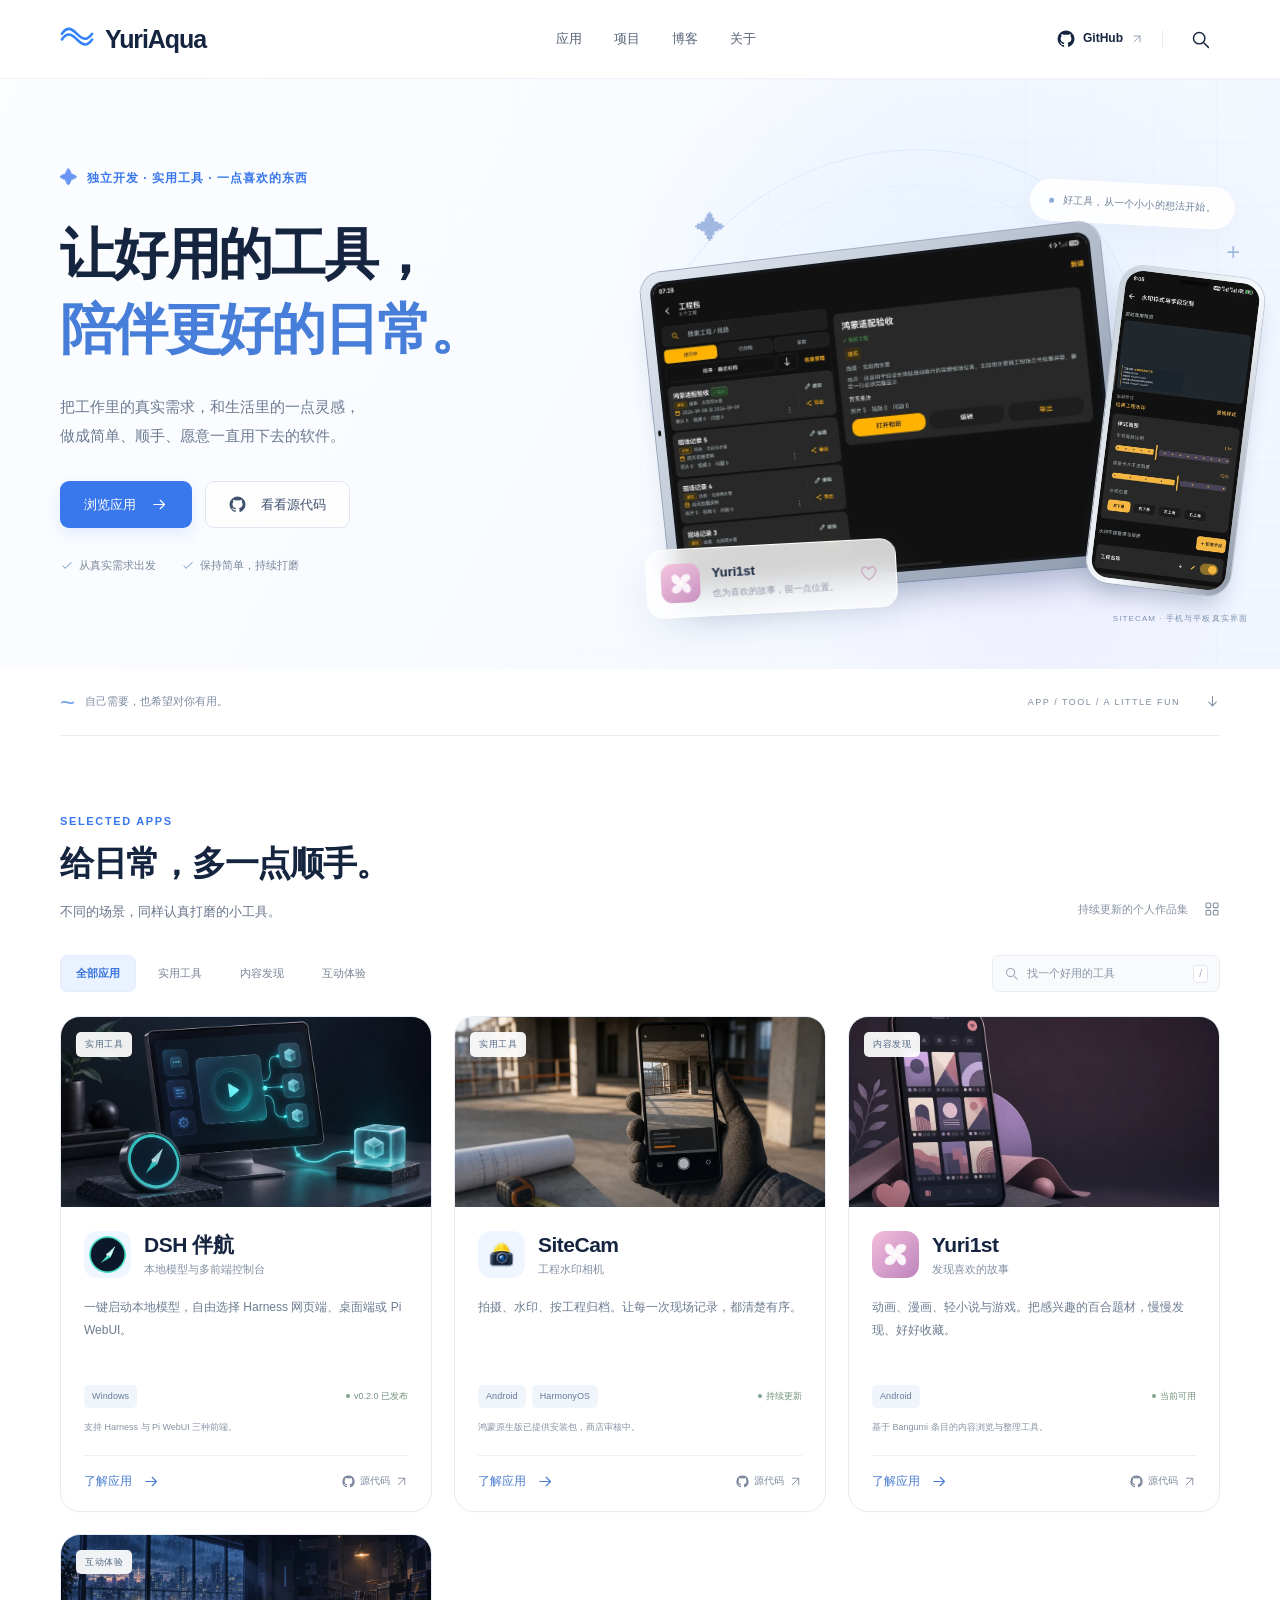
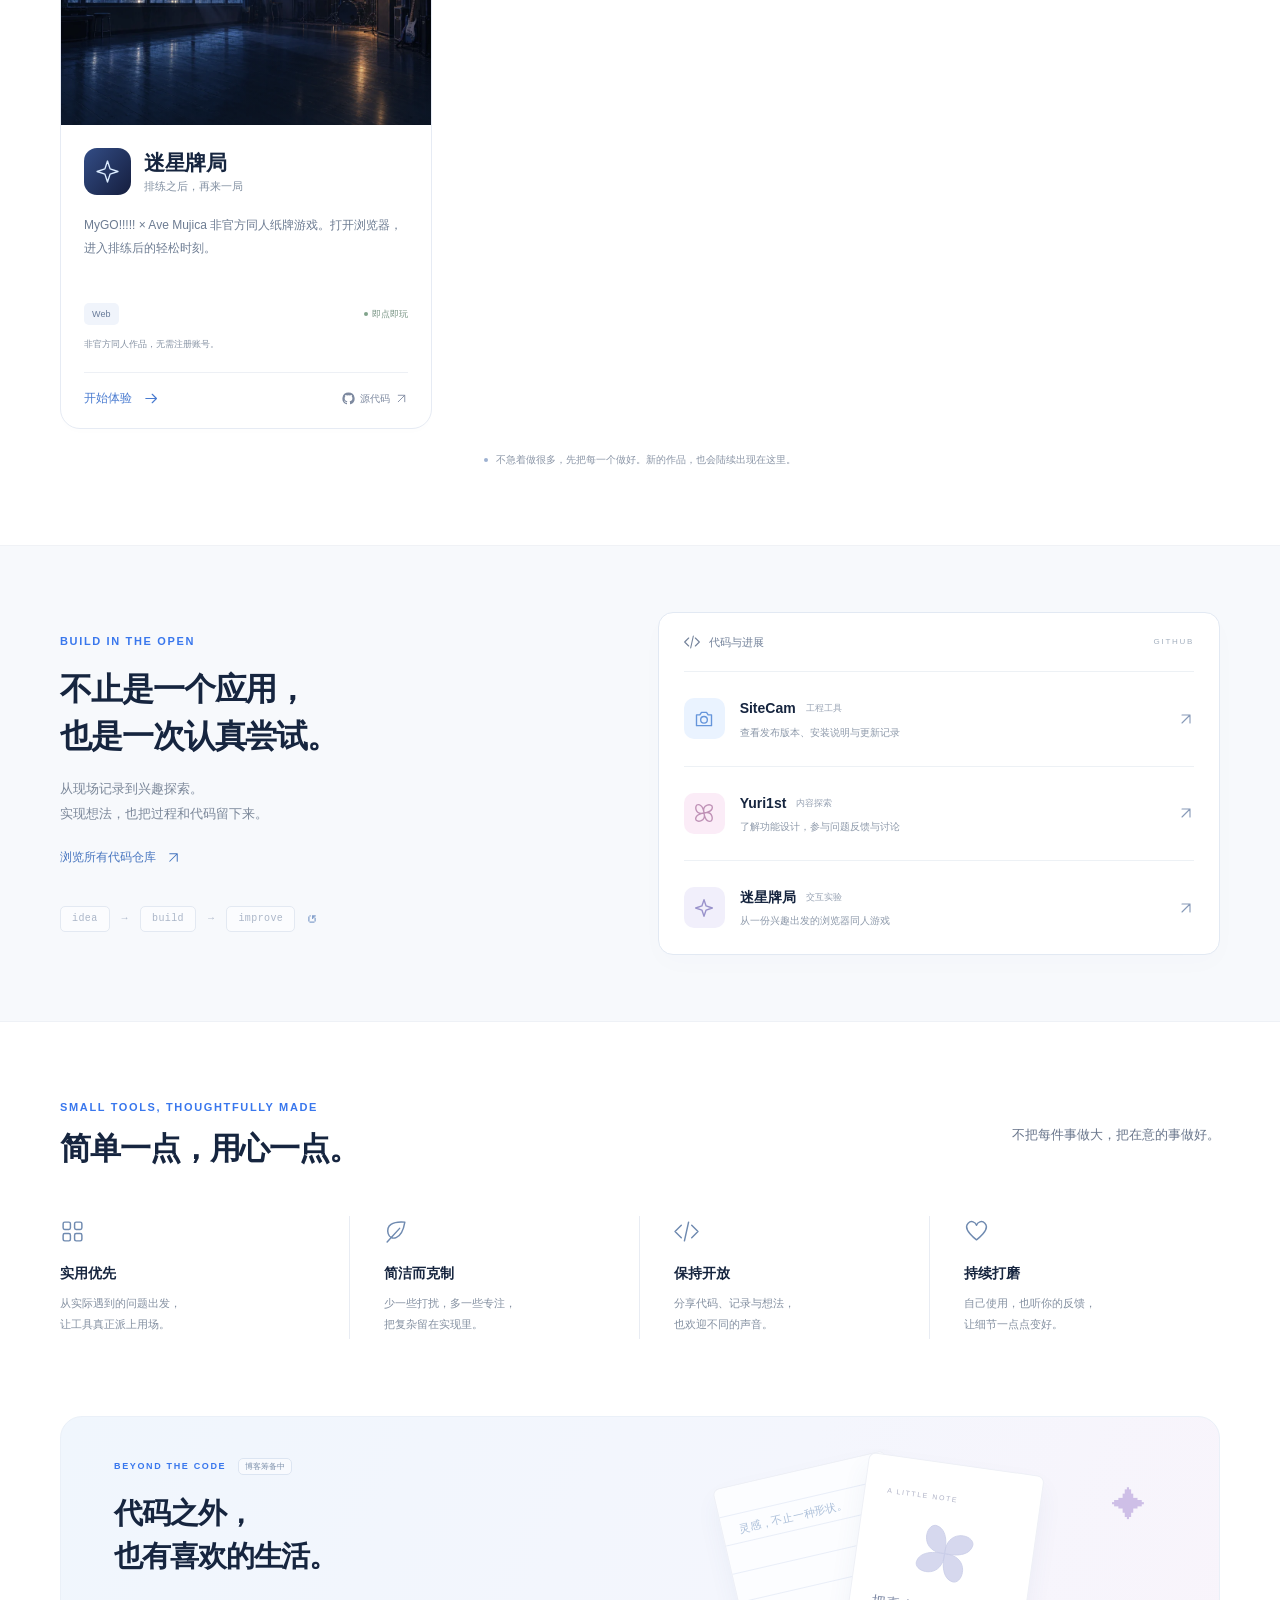
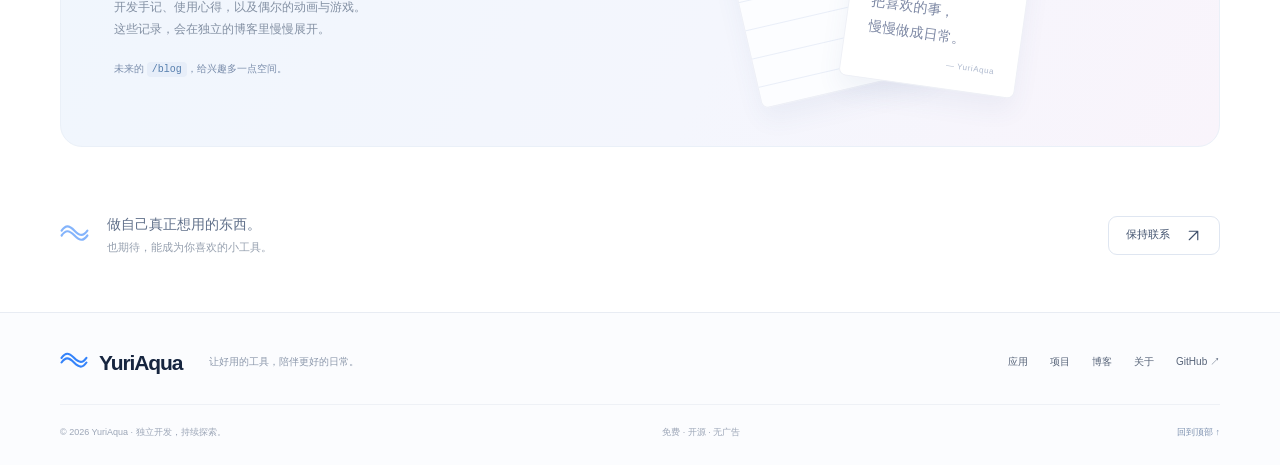
==== commit bc357f2a: "Update DSH Companion site for v0.2.0" ====
--- a/index.html
+++ b/index.html
@@ -57,10 +57,10 @@
 <!-- FILTERS:END --></div><label class="catalog-search"><svg class="icon"><use href="#i-search"/></svg><input id="app-search" type="search" placeholder="找一个好用的工具" aria-label="搜索应用、用途或平台" autocomplete="off"><kbd>/</kbd></label></div>
  <p id="catalog-status" class="sr-only" role="status" aria-live="polite"></p>
  <div class="app-grid" id="app-grid"><!-- APPS:START -->
-<article class="app-card" data-id="dsh-companion" data-category="实用工具" data-search="dsh 伴航 本地模型与 harness 控制台 实用工具 启动本地模型、整理参数与 api 提供方，顺畅接入 deepseek harness。 windows" aria-labelledby="title-dsh-companion">
+<article class="app-card" data-id="dsh-companion" data-category="实用工具" data-search="dsh 伴航 本地模型与多前端控制台 实用工具 一键启动本地模型，自由选择 harness 网页端、桌面端或 pi webui。 windows" aria-labelledby="title-dsh-companion">
  <div class="app-cover"><img src="/assets/home-v2/dsh-companion-cover.webp" alt="DSH 伴航罗盘与本地模型工作台艺术图" width="960" height="600" loading="lazy"><span class="app-category">实用工具</span></div>
- <div class="app-body"><div class="app-title-row"><span class="app-mark blue" aria-hidden="true"><img src="/assets/home-v2/dsh-companion-icon.png" width="47" height="47" alt="" loading="lazy"></span><div><h3 id="title-dsh-companion">DSH 伴航</h3><p class="app-subtitle">本地模型与 Harness 控制台</p></div></div>
- <p class="app-description">启动本地模型、整理参数与 API 提供方，顺畅接入 DeepSeek Harness。</p><div class="app-platforms"><span class="platform-tag">Windows</span><span class="app-status">v0.1.0 已发布</span></div><p class="app-note">Windows 安装版与便携版均可下载。</p>
+ <div class="app-body"><div class="app-title-row"><span class="app-mark blue" aria-hidden="true"><img src="/assets/home-v2/dsh-companion-icon.png" width="47" height="47" alt="" loading="lazy"></span><div><h3 id="title-dsh-companion">DSH 伴航</h3><p class="app-subtitle">本地模型与多前端控制台</p></div></div>
+ <p class="app-description">一键启动本地模型，自由选择 Harness 网页端、桌面端或 Pi WebUI。</p><div class="app-platforms"><span class="platform-tag">Windows</span><span class="app-status">v0.2.0 已发布</span></div><p class="app-note">支持 Harness 与 Pi WebUI 三种前端。</p>
  <div class="app-actions"><a class="app-link" href="/harness/" aria-label="了解应用：DSH 伴航">了解应用<svg class="icon" aria-hidden="true"><use href="#i-arrow"/></svg></a><a class="source-link" href="https://github.com/toydream525/deepseek-harness-companion" target="_blank" rel="noopener noreferrer" aria-label="DSH 伴航 的源代码"><svg class="icon" aria-hidden="true"><use href="#i-github"/></svg>源代码<svg class="icon" aria-hidden="true"><use href="#i-external"/></svg></a></div></div></article>
 <article class="app-card" data-id="sitecam" data-category="实用工具" data-search="sitecam 工程水印相机 实用工具 拍摄、水印、按工程归档。让每一次现场记录，都清楚有序。 android harmonyos" aria-labelledby="title-sitecam">
  <div class="app-cover"><img src="/assets/home-v2/sitecam-cover.webp" alt="SiteCam 工程现场拍摄功能示意" width="960" height="600" loading="lazy"><span class="app-category">实用工具</span></div>
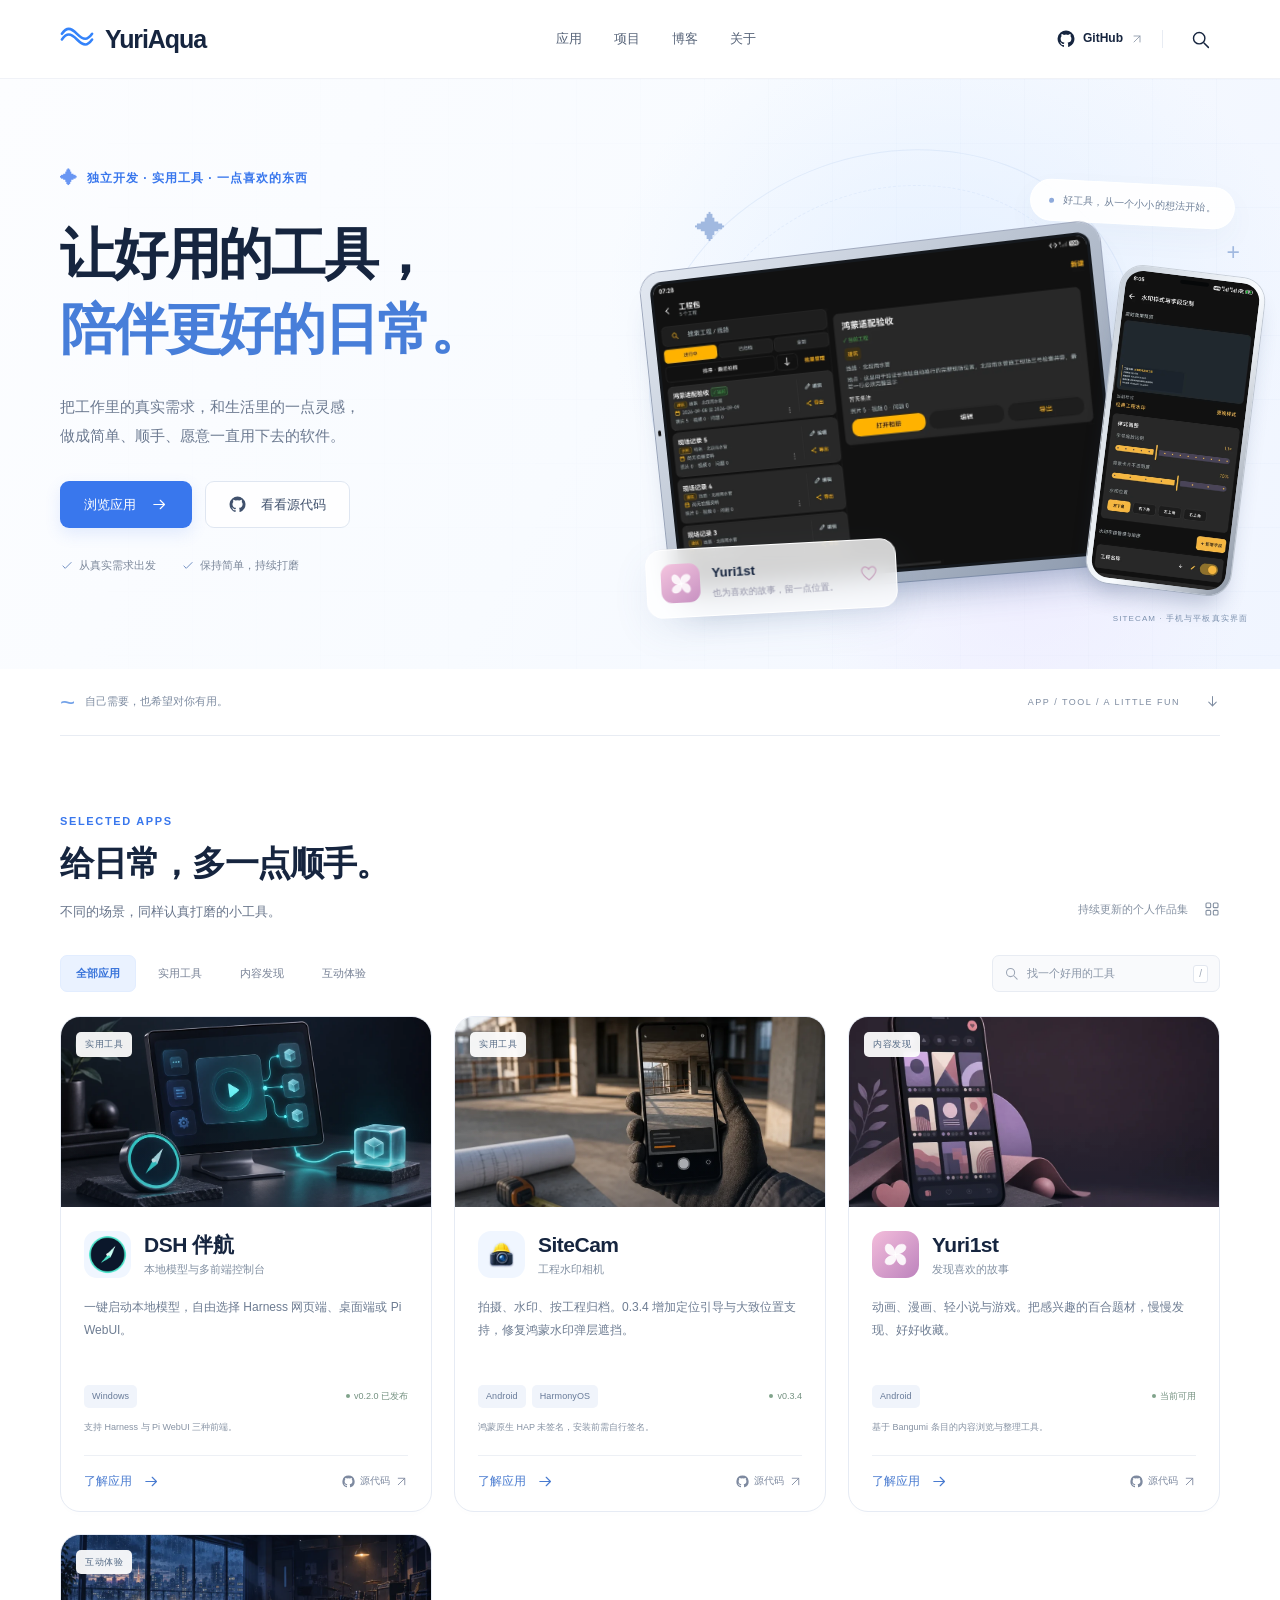
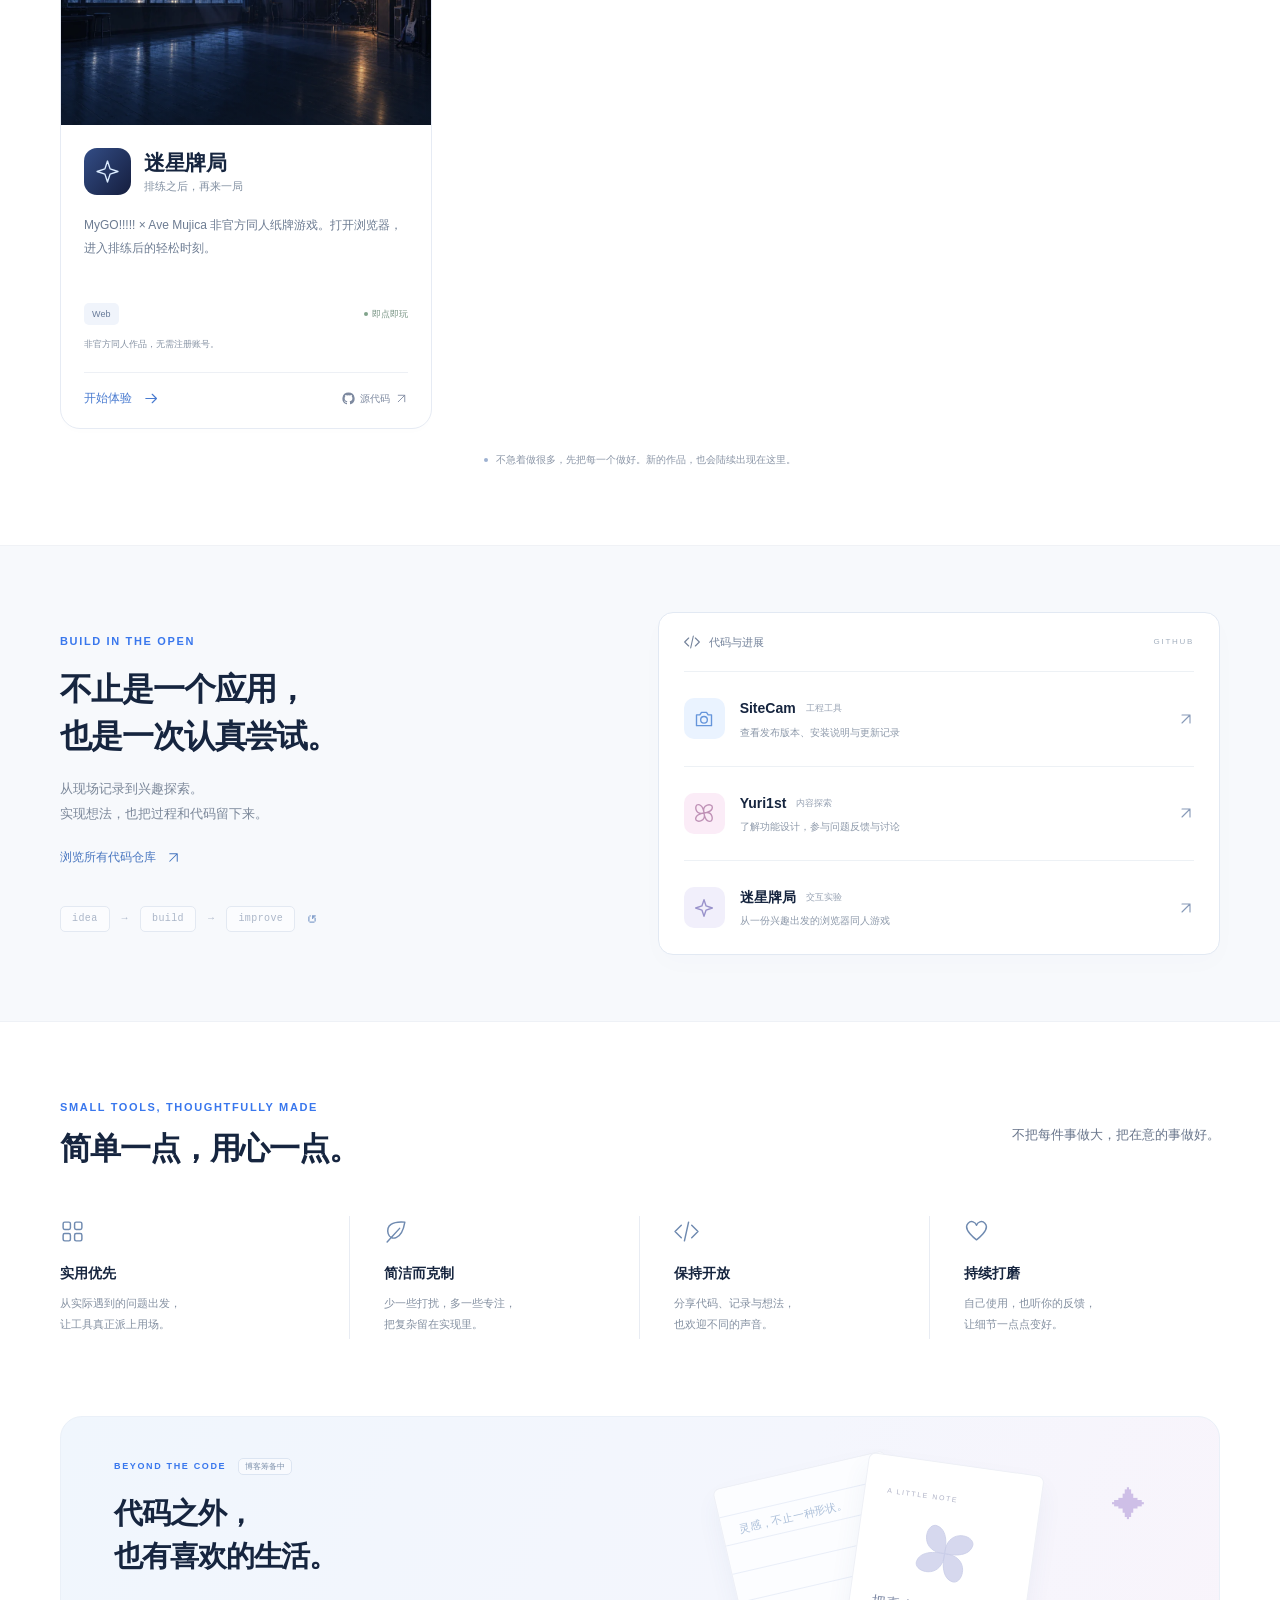
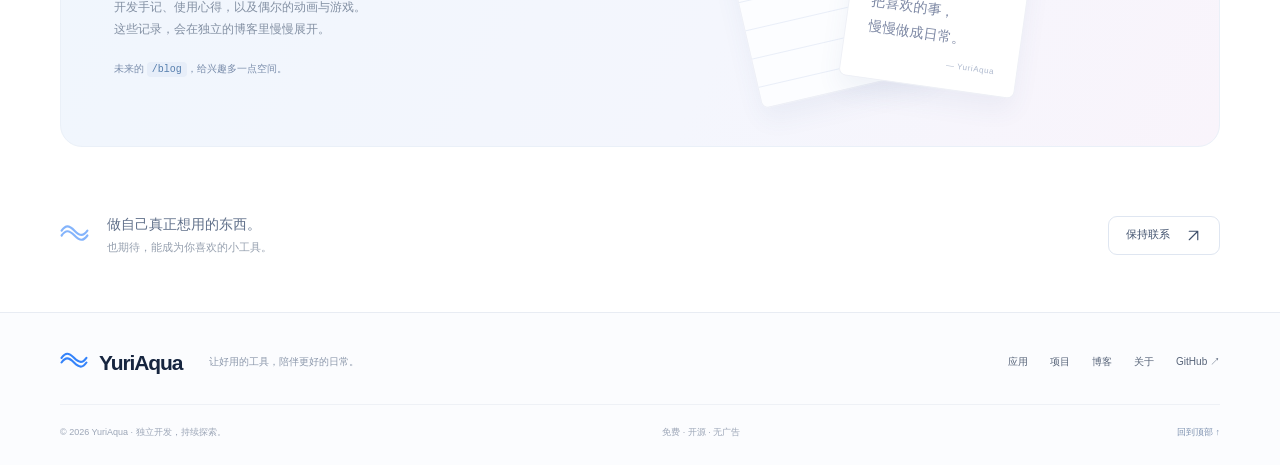
==== commit f6f48ff7: "sitecam: 更新 v0.3.4 介绍与双端下载" ====
--- a/index.html
+++ b/index.html
@@ -62,10 +62,10 @@
  <div class="app-body"><div class="app-title-row"><span class="app-mark blue" aria-hidden="true"><img src="/assets/home-v2/dsh-companion-icon.png" width="47" height="47" alt="" loading="lazy"></span><div><h3 id="title-dsh-companion">DSH 伴航</h3><p class="app-subtitle">本地模型与多前端控制台</p></div></div>
  <p class="app-description">一键启动本地模型，自由选择 Harness 网页端、桌面端或 Pi WebUI。</p><div class="app-platforms"><span class="platform-tag">Windows</span><span class="app-status">v0.2.0 已发布</span></div><p class="app-note">支持 Harness 与 Pi WebUI 三种前端。</p>
  <div class="app-actions"><a class="app-link" href="/harness/" aria-label="了解应用：DSH 伴航">了解应用<svg class="icon" aria-hidden="true"><use href="#i-arrow"/></svg></a><a class="source-link" href="https://github.com/toydream525/deepseek-harness-companion" target="_blank" rel="noopener noreferrer" aria-label="DSH 伴航 的源代码"><svg class="icon" aria-hidden="true"><use href="#i-github"/></svg>源代码<svg class="icon" aria-hidden="true"><use href="#i-external"/></svg></a></div></div></article>
-<article class="app-card" data-id="sitecam" data-category="实用工具" data-search="sitecam 工程水印相机 实用工具 拍摄、水印、按工程归档。让每一次现场记录，都清楚有序。 android harmonyos" aria-labelledby="title-sitecam">
+<article class="app-card" data-id="sitecam" data-category="实用工具" data-search="sitecam 工程水印相机 实用工具 拍摄、水印、按工程归档。0.3.4 增加定位引导与大致位置支持，修复鸿蒙水印弹层遮挡。 android harmonyos" aria-labelledby="title-sitecam">
  <div class="app-cover"><img src="/assets/home-v2/sitecam-cover.webp" alt="SiteCam 工程现场拍摄功能示意" width="960" height="600" loading="lazy"><span class="app-category">实用工具</span></div>
  <div class="app-body"><div class="app-title-row"><span class="app-mark blue" aria-hidden="true"><img src="/assets/home-v2/sitecam-icon.webp" width="47" height="47" alt="" loading="lazy"></span><div><h3 id="title-sitecam">SiteCam</h3><p class="app-subtitle">工程水印相机</p></div></div>
- <p class="app-description">拍摄、水印、按工程归档。让每一次现场记录，都清楚有序。</p><div class="app-platforms"><span class="platform-tag">Android</span><span class="platform-tag">HarmonyOS</span><span class="app-status">持续更新</span></div><p class="app-note">鸿蒙原生版已提供安装包，商店审核中。</p>
+ <p class="app-description">拍摄、水印、按工程归档。0.3.4 增加定位引导与大致位置支持，修复鸿蒙水印弹层遮挡。</p><div class="app-platforms"><span class="platform-tag">Android</span><span class="platform-tag">HarmonyOS</span><span class="app-status">v0.3.4</span></div><p class="app-note">鸿蒙原生 HAP 未签名，安装前需自行签名。</p>
  <div class="app-actions"><a class="app-link" href="/sitecam/" aria-label="了解应用：SiteCam">了解应用<svg class="icon" aria-hidden="true"><use href="#i-arrow"/></svg></a><a class="source-link" href="https://github.com/toydream525/SiteCam" target="_blank" rel="noopener noreferrer" aria-label="SiteCam 的源代码"><svg class="icon" aria-hidden="true"><use href="#i-github"/></svg>源代码<svg class="icon" aria-hidden="true"><use href="#i-external"/></svg></a></div></div></article>
 <article class="app-card" data-id="yuri1st" data-category="内容发现" data-search="yuri1st 发现喜欢的故事 内容发现 动画、漫画、轻小说与游戏。把感兴趣的百合题材，慢慢发现、好好收藏。 android" aria-labelledby="title-yuri1st">
  <div class="app-cover"><img src="/assets/home-v2/yuri1st-cover.webp" alt="Yuri1st 内容分类与收藏功能示意" width="960" height="600" loading="lazy"><span class="app-category">内容发现</span></div>
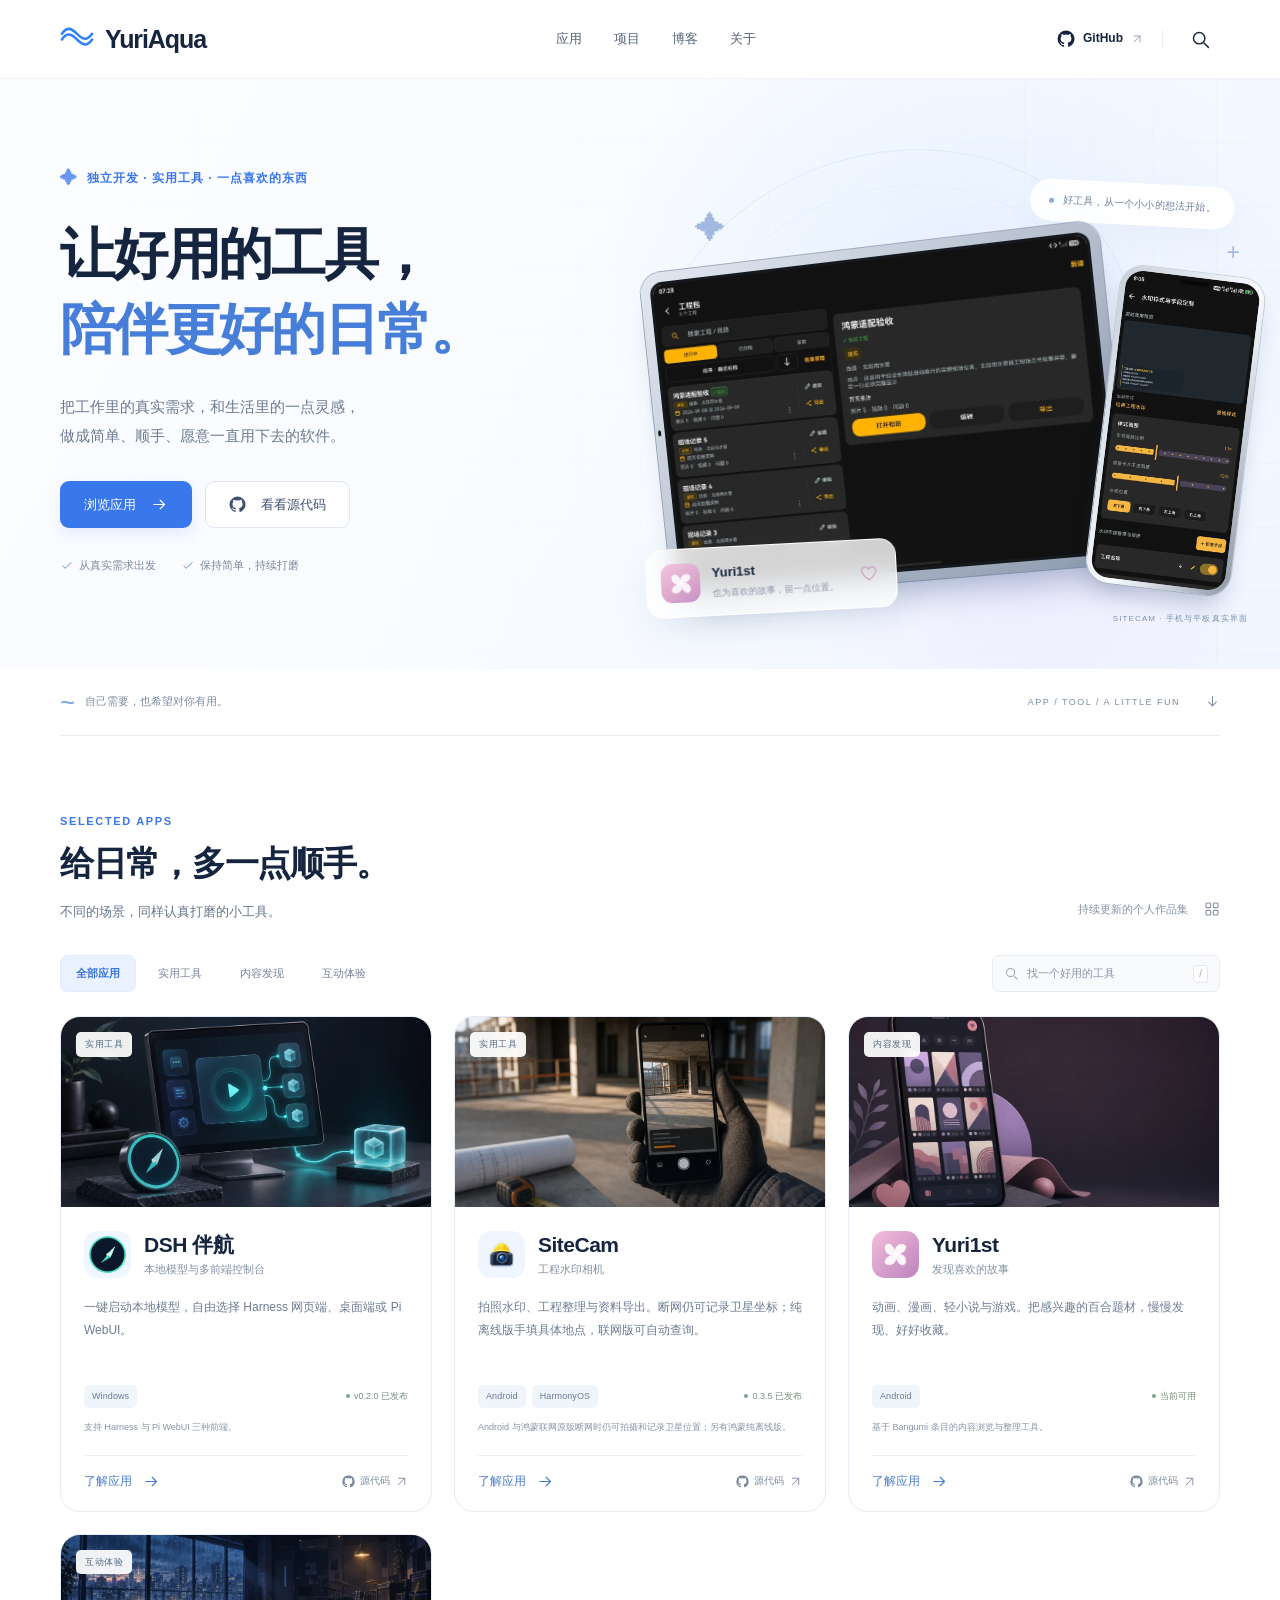
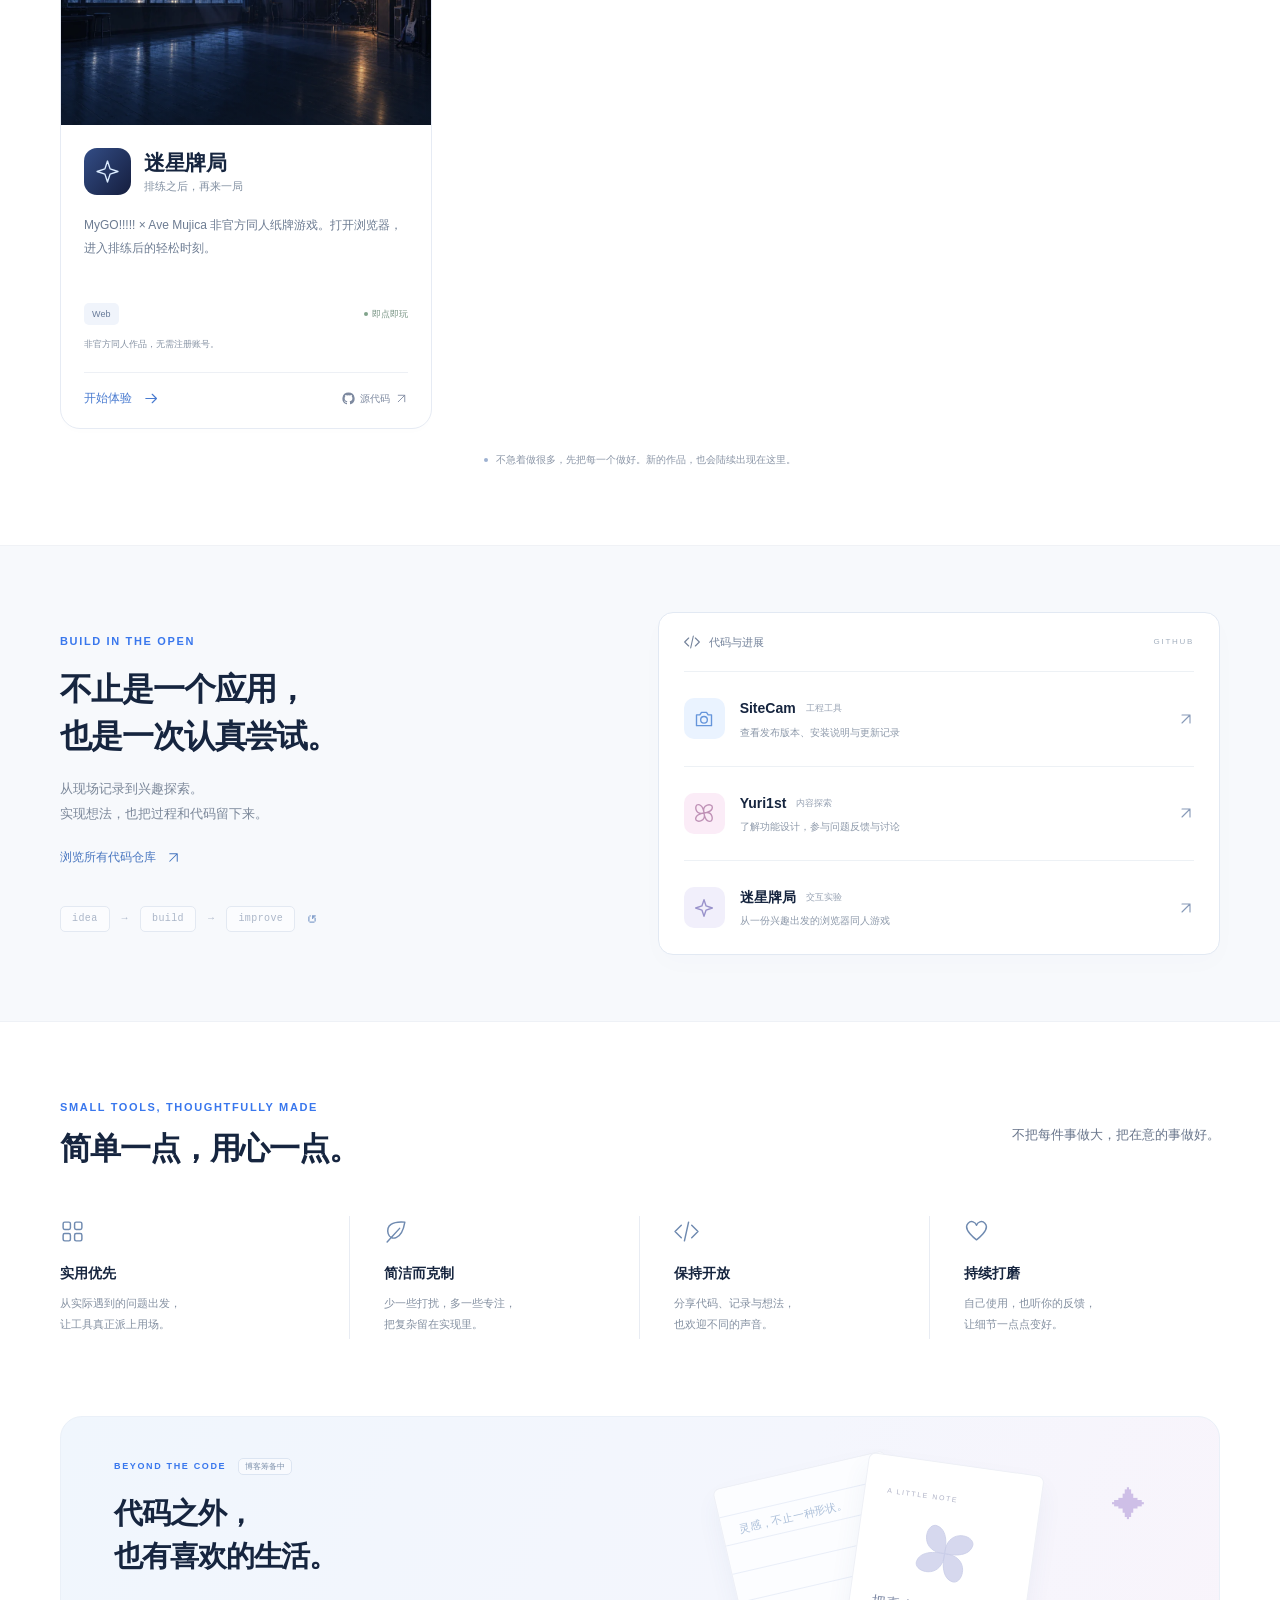
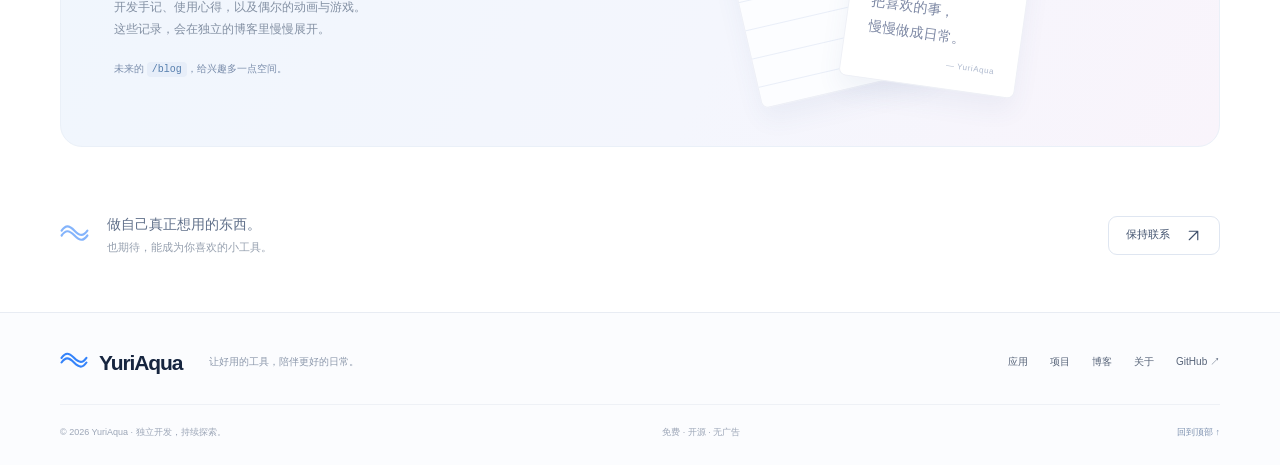
==== commit 57603532: "更新 SiteCam 0.3.5 与鸿蒙纯离线版下载" ====
--- a/index.html
+++ b/index.html
@@ -62,10 +62,10 @@
  <div class="app-body"><div class="app-title-row"><span class="app-mark blue" aria-hidden="true"><img src="/assets/home-v2/dsh-companion-icon.png" width="47" height="47" alt="" loading="lazy"></span><div><h3 id="title-dsh-companion">DSH 伴航</h3><p class="app-subtitle">本地模型与多前端控制台</p></div></div>
  <p class="app-description">一键启动本地模型，自由选择 Harness 网页端、桌面端或 Pi WebUI。</p><div class="app-platforms"><span class="platform-tag">Windows</span><span class="app-status">v0.2.0 已发布</span></div><p class="app-note">支持 Harness 与 Pi WebUI 三种前端。</p>
  <div class="app-actions"><a class="app-link" href="/harness/" aria-label="了解应用：DSH 伴航">了解应用<svg class="icon" aria-hidden="true"><use href="#i-arrow"/></svg></a><a class="source-link" href="https://github.com/toydream525/deepseek-harness-companion" target="_blank" rel="noopener noreferrer" aria-label="DSH 伴航 的源代码"><svg class="icon" aria-hidden="true"><use href="#i-github"/></svg>源代码<svg class="icon" aria-hidden="true"><use href="#i-external"/></svg></a></div></div></article>
-<article class="app-card" data-id="sitecam" data-category="实用工具" data-search="sitecam 工程水印相机 实用工具 拍摄、水印、按工程归档。0.3.4 增加定位引导与大致位置支持，修复鸿蒙水印弹层遮挡。 android harmonyos" aria-labelledby="title-sitecam">
+<article class="app-card" data-id="sitecam" data-category="实用工具" data-search="sitecam 工程水印相机 实用工具 拍照水印、工程整理与资料导出。断网仍可记录卫星坐标；纯离线版手填具体地点，联网版可自动查询。 android harmonyos" aria-labelledby="title-sitecam">
  <div class="app-cover"><img src="/assets/home-v2/sitecam-cover.webp" alt="SiteCam 工程现场拍摄功能示意" width="960" height="600" loading="lazy"><span class="app-category">实用工具</span></div>
  <div class="app-body"><div class="app-title-row"><span class="app-mark blue" aria-hidden="true"><img src="/assets/home-v2/sitecam-icon.webp" width="47" height="47" alt="" loading="lazy"></span><div><h3 id="title-sitecam">SiteCam</h3><p class="app-subtitle">工程水印相机</p></div></div>
- <p class="app-description">拍摄、水印、按工程归档。0.3.4 增加定位引导与大致位置支持，修复鸿蒙水印弹层遮挡。</p><div class="app-platforms"><span class="platform-tag">Android</span><span class="platform-tag">HarmonyOS</span><span class="app-status">v0.3.4</span></div><p class="app-note">鸿蒙原生 HAP 未签名，安装前需自行签名。</p>
+ <p class="app-description">拍照水印、工程整理与资料导出。断网仍可记录卫星坐标；纯离线版手填具体地点，联网版可自动查询。</p><div class="app-platforms"><span class="platform-tag">Android</span><span class="platform-tag">HarmonyOS</span><span class="app-status">0.3.5 已发布</span></div><p class="app-note">Android 与鸿蒙联网原版断网时仍可拍摄和记录卫星位置；另有鸿蒙纯离线版。</p>
  <div class="app-actions"><a class="app-link" href="/sitecam/" aria-label="了解应用：SiteCam">了解应用<svg class="icon" aria-hidden="true"><use href="#i-arrow"/></svg></a><a class="source-link" href="https://github.com/toydream525/SiteCam" target="_blank" rel="noopener noreferrer" aria-label="SiteCam 的源代码"><svg class="icon" aria-hidden="true"><use href="#i-github"/></svg>源代码<svg class="icon" aria-hidden="true"><use href="#i-external"/></svg></a></div></div></article>
 <article class="app-card" data-id="yuri1st" data-category="内容发现" data-search="yuri1st 发现喜欢的故事 内容发现 动画、漫画、轻小说与游戏。把感兴趣的百合题材，慢慢发现、好好收藏。 android" aria-labelledby="title-yuri1st">
  <div class="app-cover"><img src="/assets/home-v2/yuri1st-cover.webp" alt="Yuri1st 内容分类与收藏功能示意" width="960" height="600" loading="lazy"><span class="app-category">内容发现</span></div>
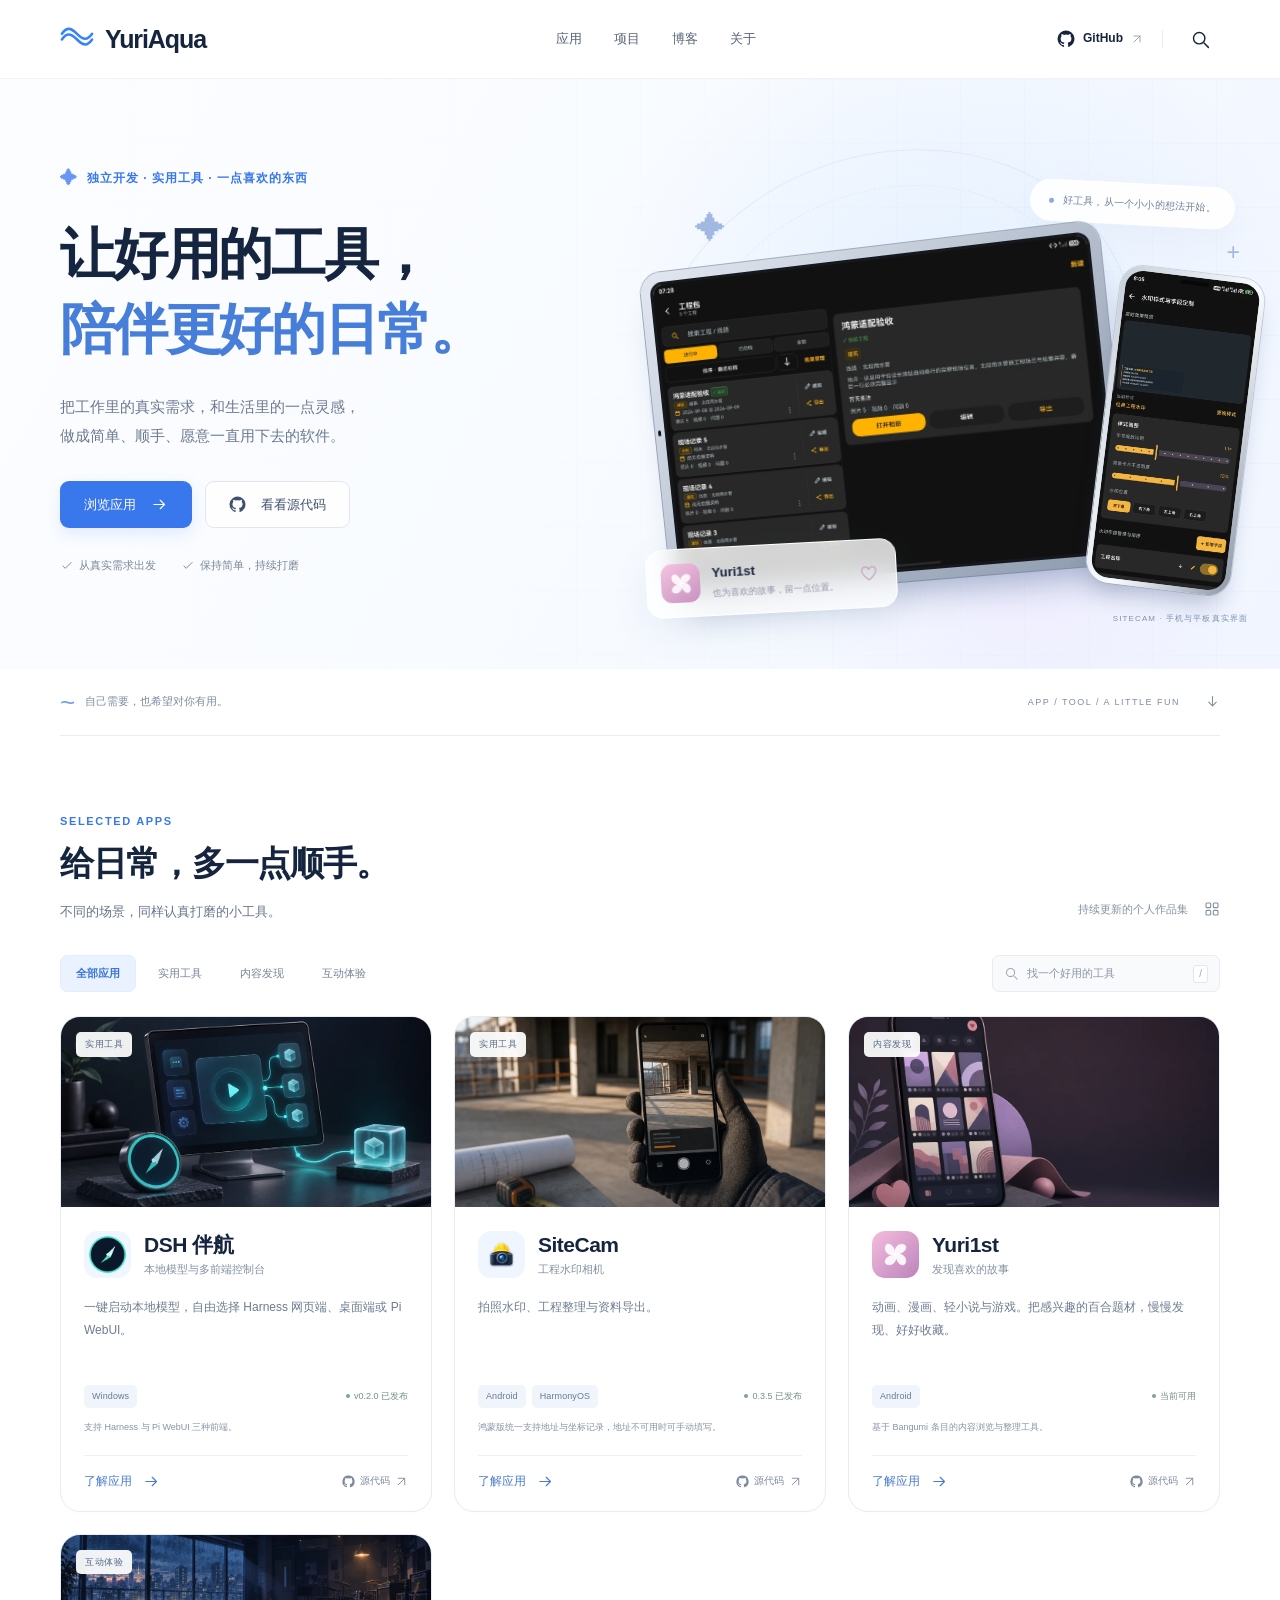
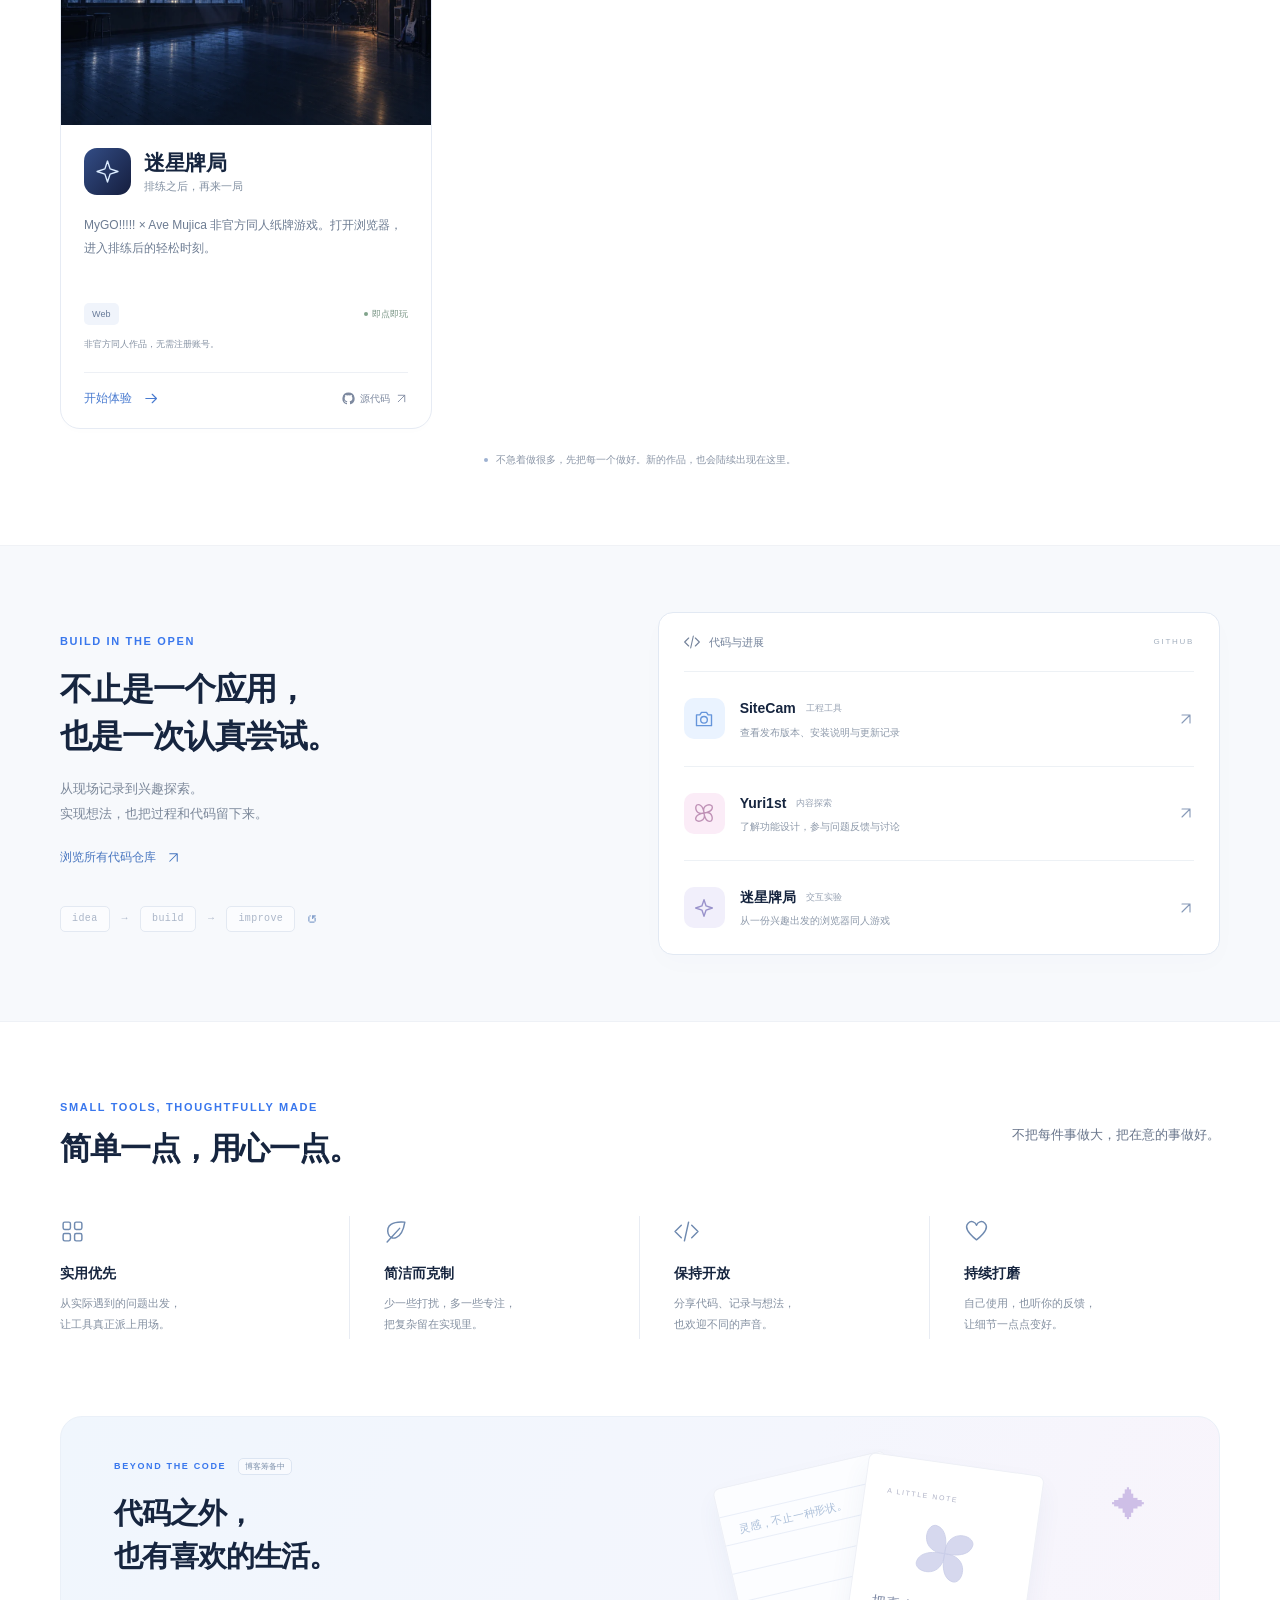
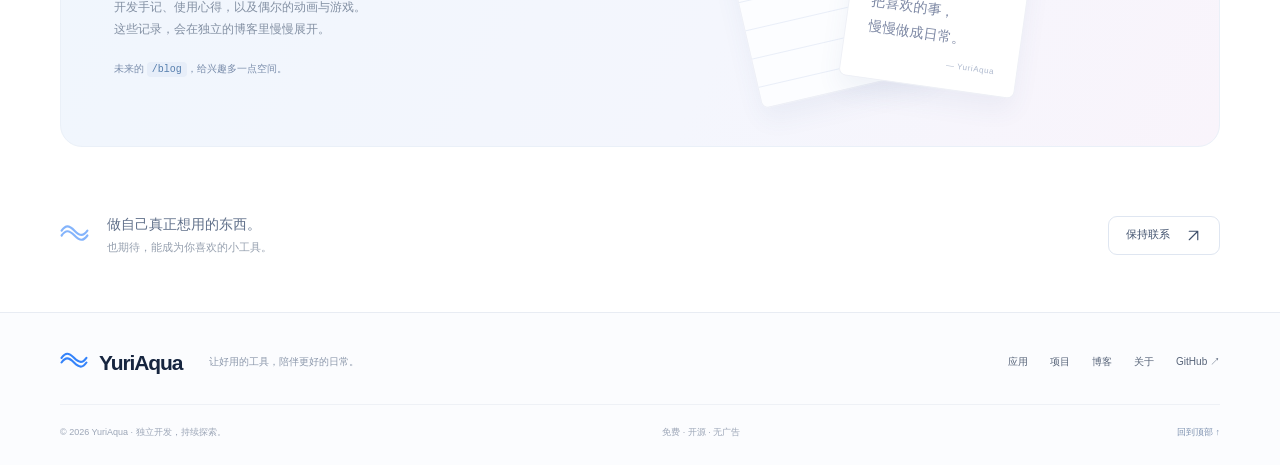
==== commit aec0c9f3: "Unify SiteCam HarmonyOS downloads and descriptions" ====
--- a/index.html
+++ b/index.html
@@ -62,10 +62,10 @@
  <div class="app-body"><div class="app-title-row"><span class="app-mark blue" aria-hidden="true"><img src="/assets/home-v2/dsh-companion-icon.png" width="47" height="47" alt="" loading="lazy"></span><div><h3 id="title-dsh-companion">DSH 伴航</h3><p class="app-subtitle">本地模型与多前端控制台</p></div></div>
  <p class="app-description">一键启动本地模型，自由选择 Harness 网页端、桌面端或 Pi WebUI。</p><div class="app-platforms"><span class="platform-tag">Windows</span><span class="app-status">v0.2.0 已发布</span></div><p class="app-note">支持 Harness 与 Pi WebUI 三种前端。</p>
  <div class="app-actions"><a class="app-link" href="/harness/" aria-label="了解应用：DSH 伴航">了解应用<svg class="icon" aria-hidden="true"><use href="#i-arrow"/></svg></a><a class="source-link" href="https://github.com/toydream525/deepseek-harness-companion" target="_blank" rel="noopener noreferrer" aria-label="DSH 伴航 的源代码"><svg class="icon" aria-hidden="true"><use href="#i-github"/></svg>源代码<svg class="icon" aria-hidden="true"><use href="#i-external"/></svg></a></div></div></article>
-<article class="app-card" data-id="sitecam" data-category="实用工具" data-search="sitecam 工程水印相机 实用工具 拍照水印、工程整理与资料导出。断网仍可记录卫星坐标；纯离线版手填具体地点，联网版可自动查询。 android harmonyos" aria-labelledby="title-sitecam">
+<article class="app-card" data-id="sitecam" data-category="实用工具" data-search="sitecam 工程水印相机 实用工具 拍照水印、工程整理与资料导出 鸿蒙版统一支持地址与坐标记录 地址不可用时可手动填写 android harmonyos" aria-labelledby="title-sitecam">
  <div class="app-cover"><img src="/assets/home-v2/sitecam-cover.webp" alt="SiteCam 工程现场拍摄功能示意" width="960" height="600" loading="lazy"><span class="app-category">实用工具</span></div>
  <div class="app-body"><div class="app-title-row"><span class="app-mark blue" aria-hidden="true"><img src="/assets/home-v2/sitecam-icon.webp" width="47" height="47" alt="" loading="lazy"></span><div><h3 id="title-sitecam">SiteCam</h3><p class="app-subtitle">工程水印相机</p></div></div>
- <p class="app-description">拍照水印、工程整理与资料导出。断网仍可记录卫星坐标；纯离线版手填具体地点，联网版可自动查询。</p><div class="app-platforms"><span class="platform-tag">Android</span><span class="platform-tag">HarmonyOS</span><span class="app-status">0.3.5 已发布</span></div><p class="app-note">Android 与鸿蒙联网原版断网时仍可拍摄和记录卫星位置；另有鸿蒙纯离线版。</p>
+ <p class="app-description">拍照水印、工程整理与资料导出。</p><div class="app-platforms"><span class="platform-tag">Android</span><span class="platform-tag">HarmonyOS</span><span class="app-status">0.3.5 已发布</span></div><p class="app-note">鸿蒙版统一支持地址与坐标记录，地址不可用时可手动填写。</p>
  <div class="app-actions"><a class="app-link" href="/sitecam/" aria-label="了解应用：SiteCam">了解应用<svg class="icon" aria-hidden="true"><use href="#i-arrow"/></svg></a><a class="source-link" href="https://github.com/toydream525/SiteCam" target="_blank" rel="noopener noreferrer" aria-label="SiteCam 的源代码"><svg class="icon" aria-hidden="true"><use href="#i-github"/></svg>源代码<svg class="icon" aria-hidden="true"><use href="#i-external"/></svg></a></div></div></article>
 <article class="app-card" data-id="yuri1st" data-category="内容发现" data-search="yuri1st 发现喜欢的故事 内容发现 动画、漫画、轻小说与游戏。把感兴趣的百合题材，慢慢发现、好好收藏。 android" aria-labelledby="title-yuri1st">
  <div class="app-cover"><img src="/assets/home-v2/yuri1st-cover.webp" alt="Yuri1st 内容分类与收藏功能示意" width="960" height="600" loading="lazy"><span class="app-category">内容发现</span></div>
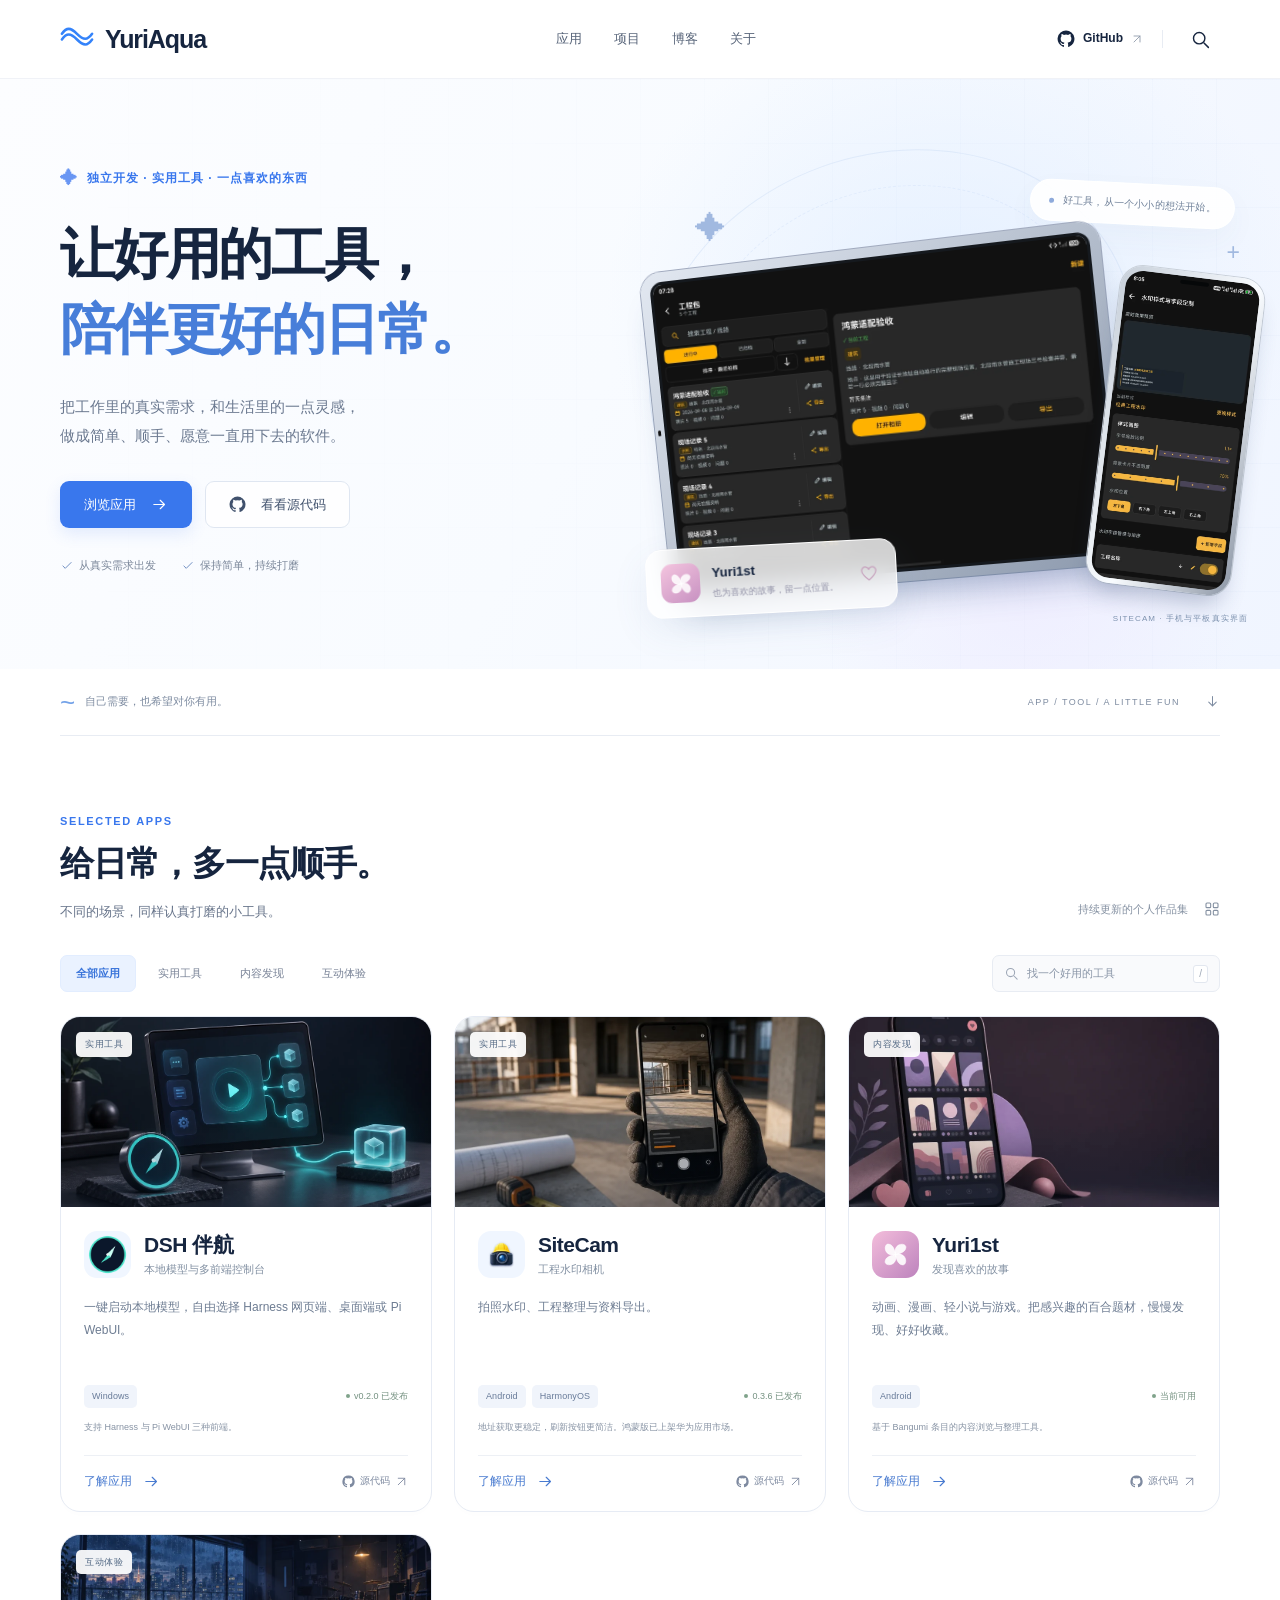
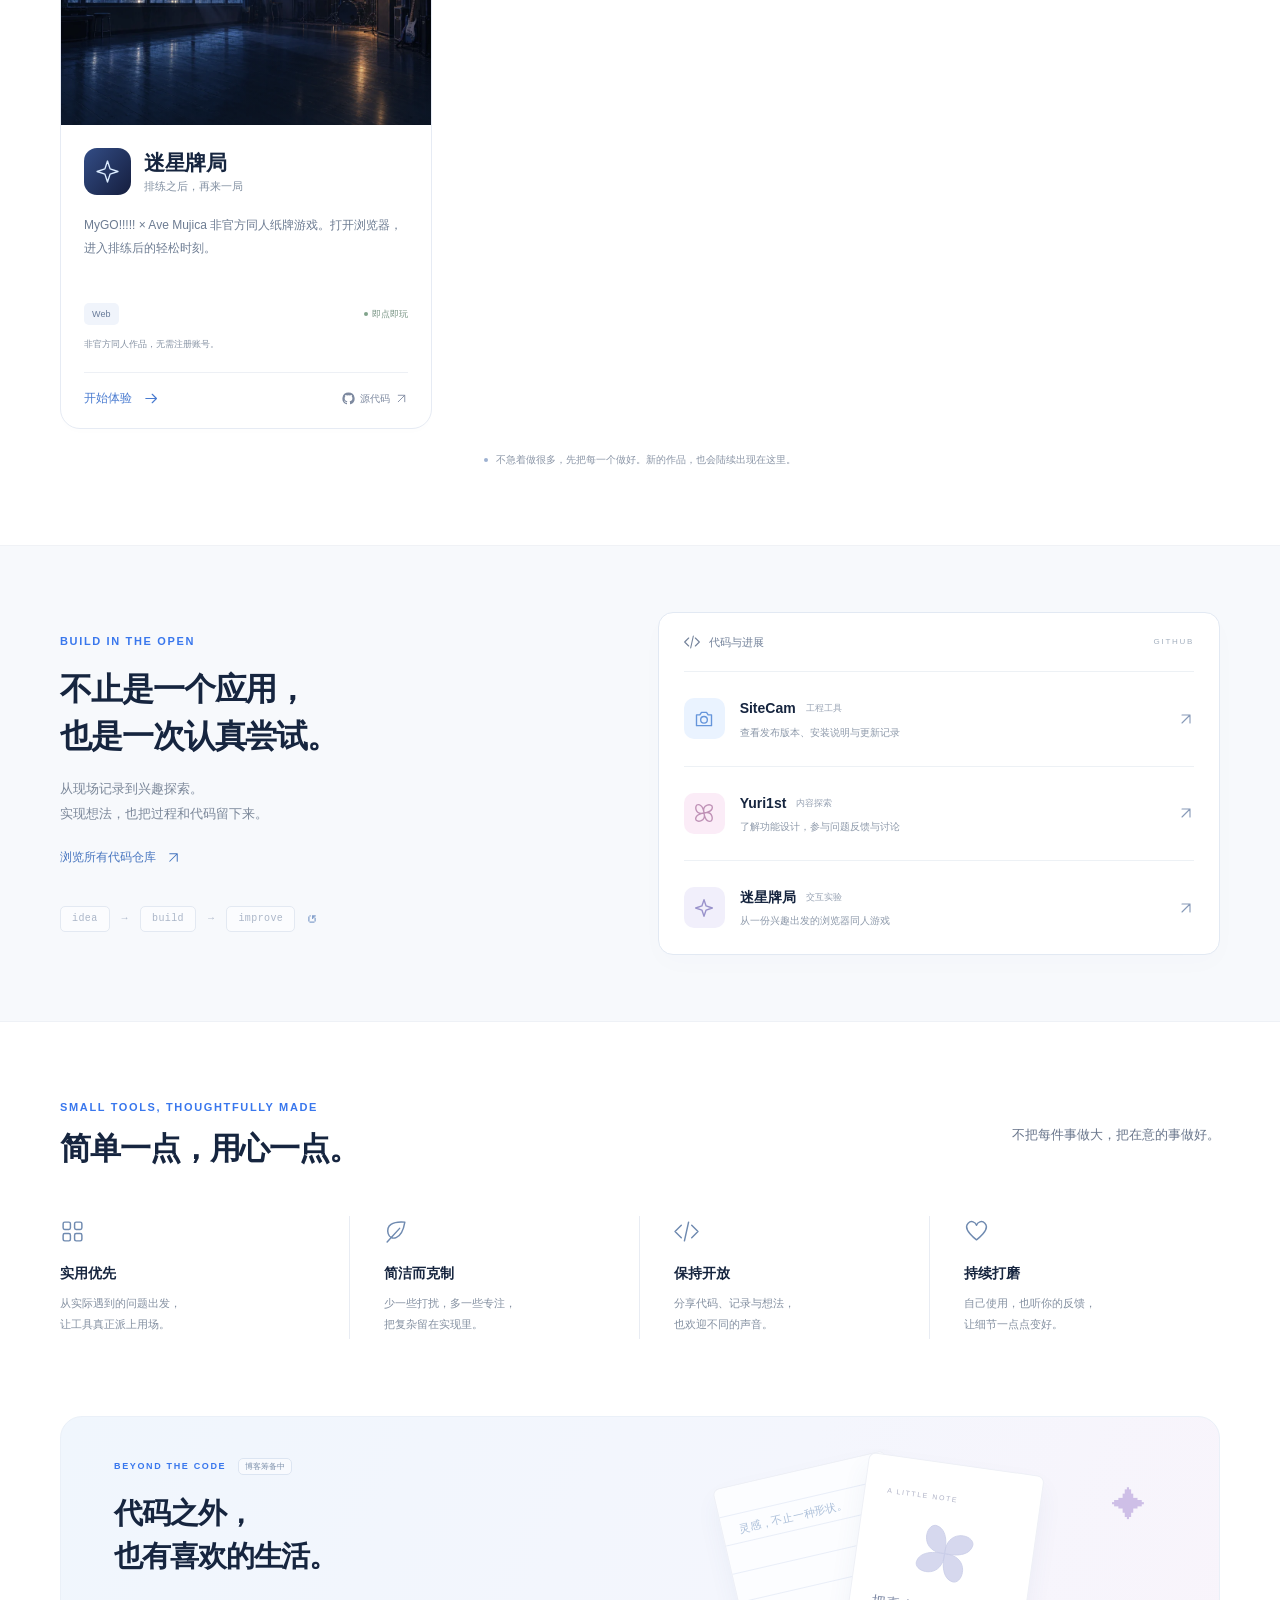
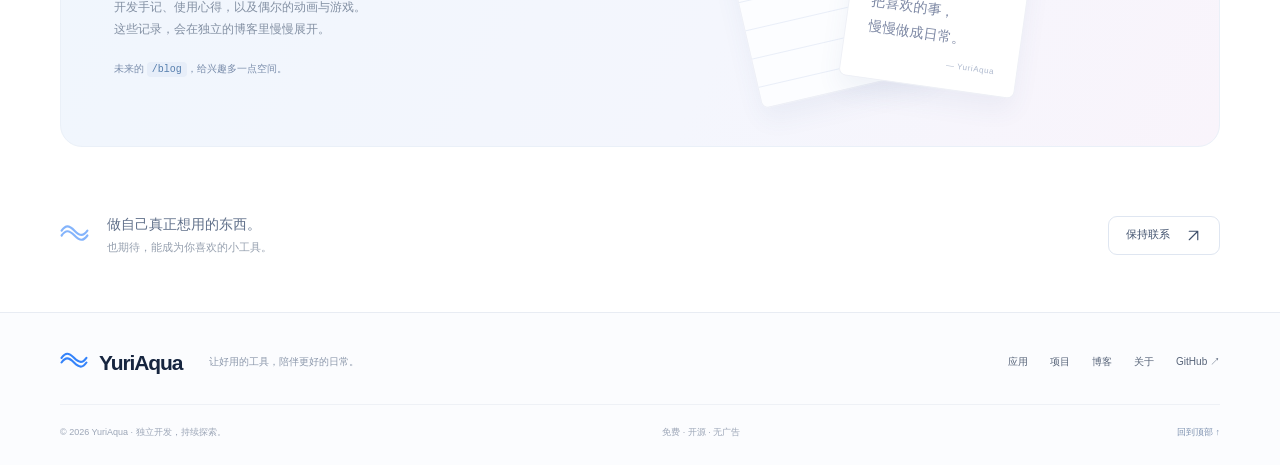
==== commit 49fff73a: "Update SiteCam v0.3.6 downloads and release notes" ====
--- a/index.html
+++ b/index.html
@@ -62,10 +62,10 @@
  <div class="app-body"><div class="app-title-row"><span class="app-mark blue" aria-hidden="true"><img src="/assets/home-v2/dsh-companion-icon.png" width="47" height="47" alt="" loading="lazy"></span><div><h3 id="title-dsh-companion">DSH 伴航</h3><p class="app-subtitle">本地模型与多前端控制台</p></div></div>
  <p class="app-description">一键启动本地模型，自由选择 Harness 网页端、桌面端或 Pi WebUI。</p><div class="app-platforms"><span class="platform-tag">Windows</span><span class="app-status">v0.2.0 已发布</span></div><p class="app-note">支持 Harness 与 Pi WebUI 三种前端。</p>
  <div class="app-actions"><a class="app-link" href="/harness/" aria-label="了解应用：DSH 伴航">了解应用<svg class="icon" aria-hidden="true"><use href="#i-arrow"/></svg></a><a class="source-link" href="https://github.com/toydream525/deepseek-harness-companion" target="_blank" rel="noopener noreferrer" aria-label="DSH 伴航 的源代码"><svg class="icon" aria-hidden="true"><use href="#i-github"/></svg>源代码<svg class="icon" aria-hidden="true"><use href="#i-external"/></svg></a></div></div></article>
-<article class="app-card" data-id="sitecam" data-category="实用工具" data-search="sitecam 工程水印相机 实用工具 拍照水印、工程整理与资料导出 鸿蒙版统一支持地址与坐标记录 地址不可用时可手动填写 android harmonyos" aria-labelledby="title-sitecam">
+<article class="app-card" data-id="sitecam" data-category="实用工具" data-search="sitecam 工程水印相机 实用工具 拍照水印、工程整理与资料导出 地址获取更稳定 刷新按钮更简洁 鸿蒙版已上架华为应用市场 android harmonyos" aria-labelledby="title-sitecam">
  <div class="app-cover"><img src="/assets/home-v2/sitecam-cover.webp" alt="SiteCam 工程现场拍摄功能示意" width="960" height="600" loading="lazy"><span class="app-category">实用工具</span></div>
  <div class="app-body"><div class="app-title-row"><span class="app-mark blue" aria-hidden="true"><img src="/assets/home-v2/sitecam-icon.webp" width="47" height="47" alt="" loading="lazy"></span><div><h3 id="title-sitecam">SiteCam</h3><p class="app-subtitle">工程水印相机</p></div></div>
- <p class="app-description">拍照水印、工程整理与资料导出。</p><div class="app-platforms"><span class="platform-tag">Android</span><span class="platform-tag">HarmonyOS</span><span class="app-status">0.3.5 已发布</span></div><p class="app-note">鸿蒙版统一支持地址与坐标记录，地址不可用时可手动填写。</p>
+ <p class="app-description">拍照水印、工程整理与资料导出。</p><div class="app-platforms"><span class="platform-tag">Android</span><span class="platform-tag">HarmonyOS</span><span class="app-status">0.3.6 已发布</span></div><p class="app-note">地址获取更稳定，刷新按钮更简洁。鸿蒙版已上架华为应用市场。</p>
  <div class="app-actions"><a class="app-link" href="/sitecam/" aria-label="了解应用：SiteCam">了解应用<svg class="icon" aria-hidden="true"><use href="#i-arrow"/></svg></a><a class="source-link" href="https://github.com/toydream525/SiteCam" target="_blank" rel="noopener noreferrer" aria-label="SiteCam 的源代码"><svg class="icon" aria-hidden="true"><use href="#i-github"/></svg>源代码<svg class="icon" aria-hidden="true"><use href="#i-external"/></svg></a></div></div></article>
 <article class="app-card" data-id="yuri1st" data-category="内容发现" data-search="yuri1st 发现喜欢的故事 内容发现 动画、漫画、轻小说与游戏。把感兴趣的百合题材，慢慢发现、好好收藏。 android" aria-labelledby="title-yuri1st">
  <div class="app-cover"><img src="/assets/home-v2/yuri1st-cover.webp" alt="Yuri1st 内容分类与收藏功能示意" width="960" height="600" loading="lazy"><span class="app-category">内容发现</span></div>
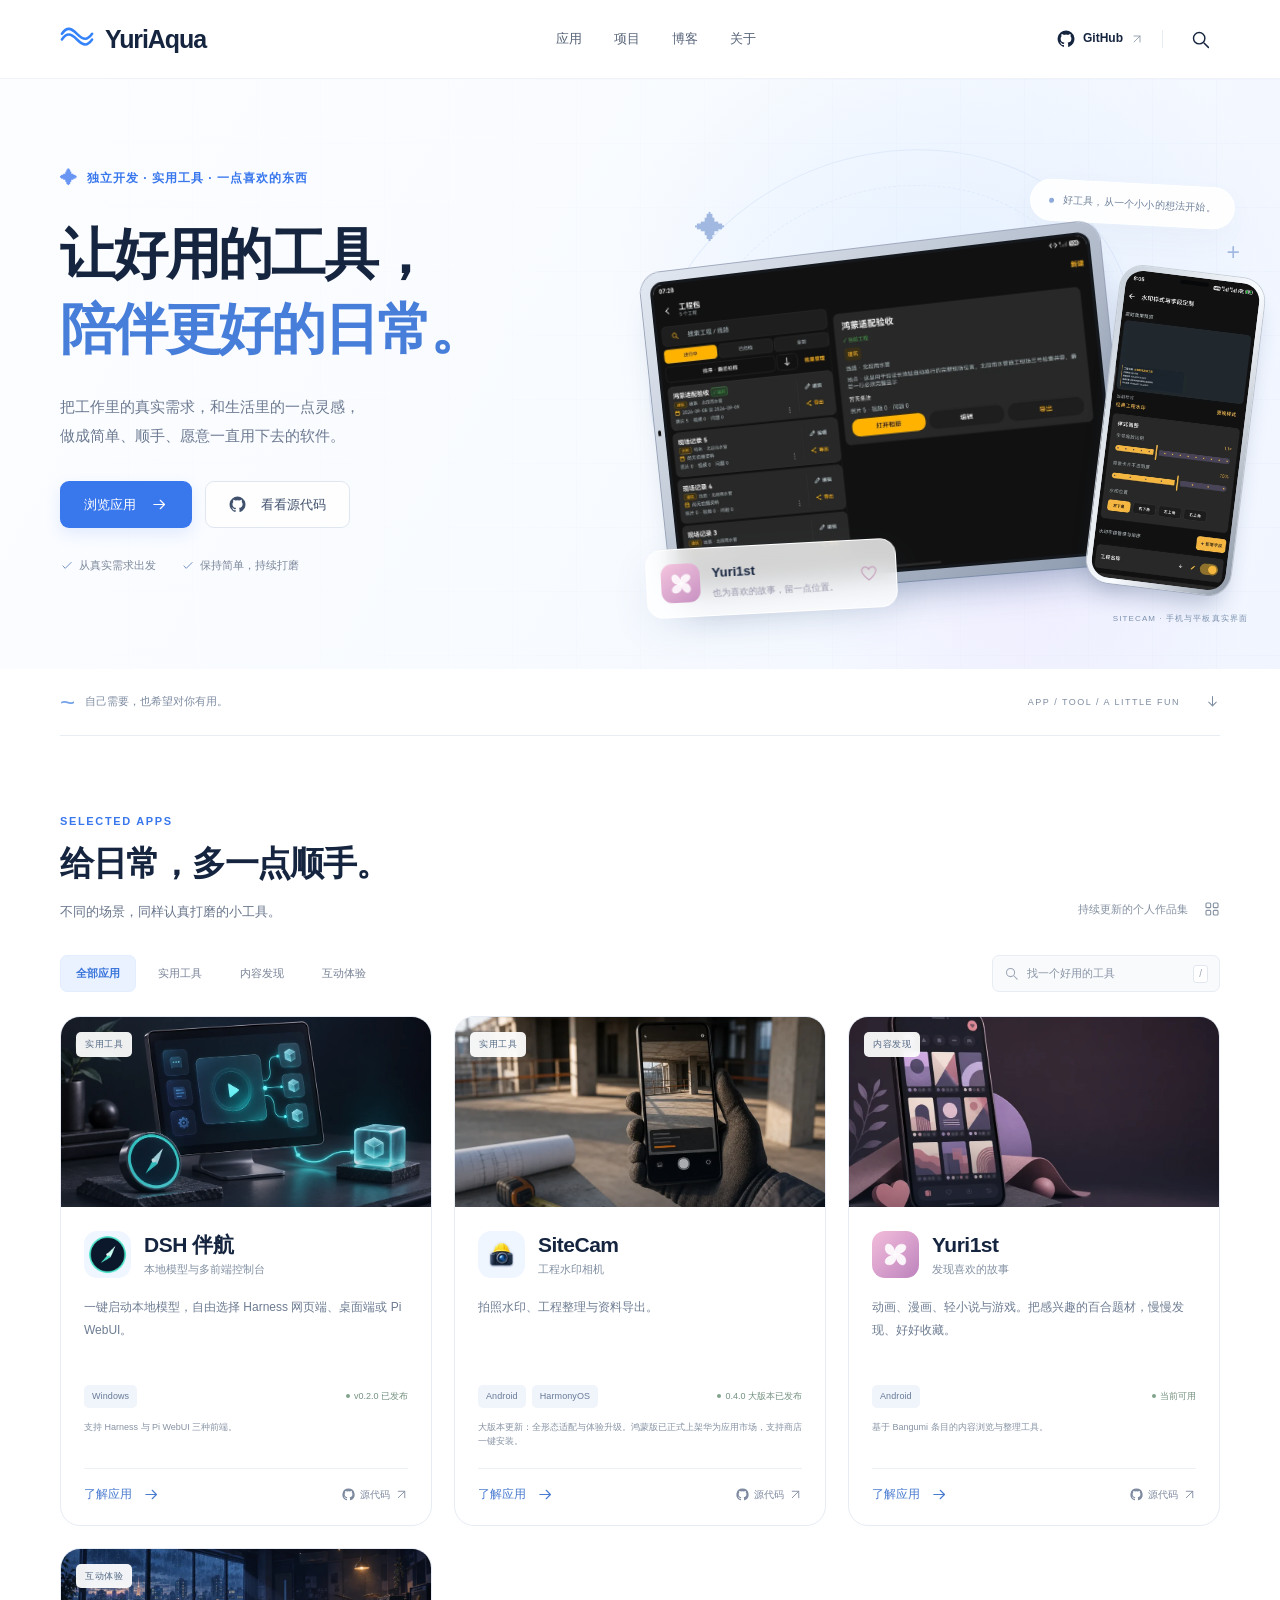
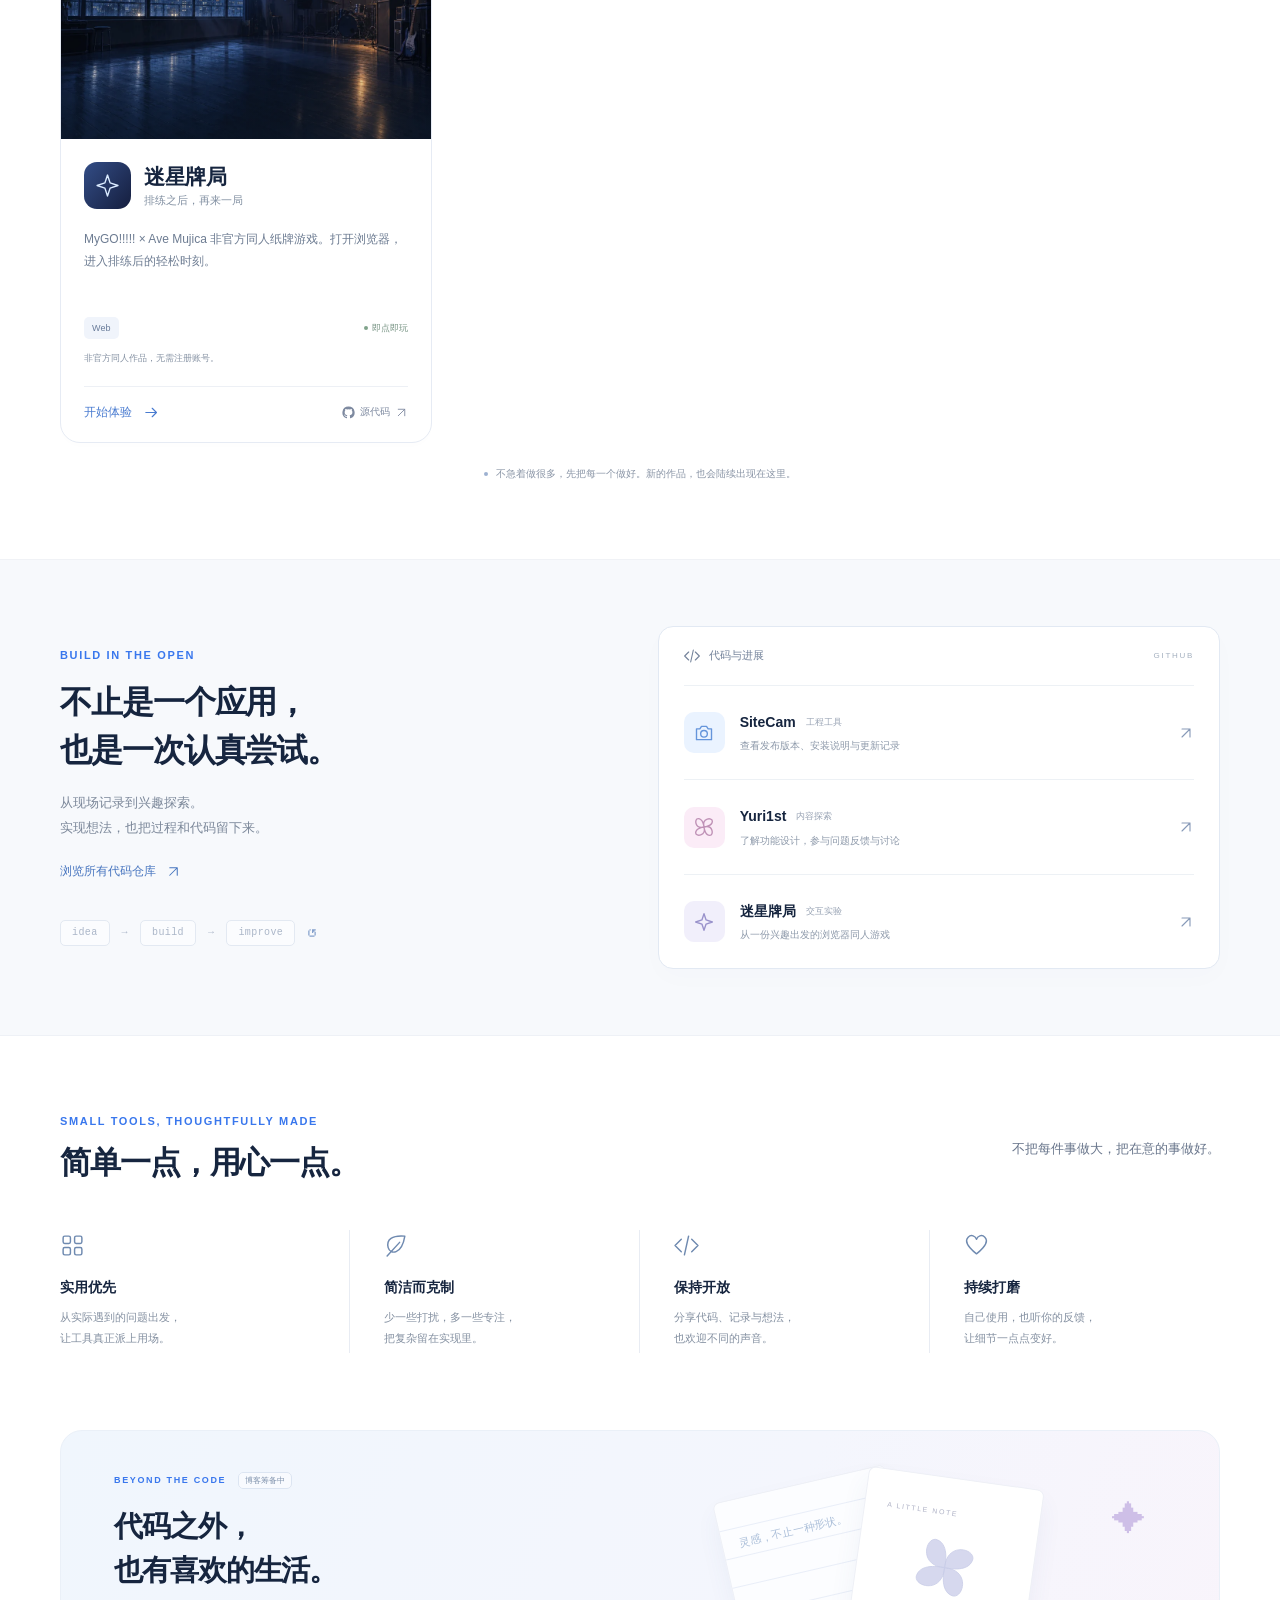
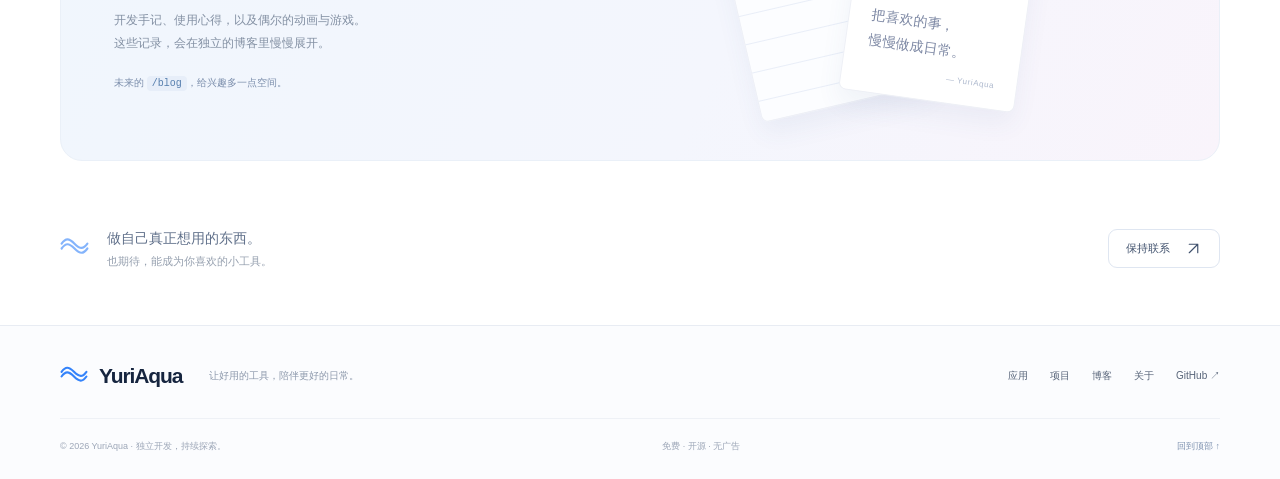
==== commit 601c471a: "Update SiteCam v0.4.0 downloads, major release notes, and AppGallery availability" ====
--- a/index.html
+++ b/index.html
@@ -62,10 +62,10 @@
  <div class="app-body"><div class="app-title-row"><span class="app-mark blue" aria-hidden="true"><img src="/assets/home-v2/dsh-companion-icon.png" width="47" height="47" alt="" loading="lazy"></span><div><h3 id="title-dsh-companion">DSH 伴航</h3><p class="app-subtitle">本地模型与多前端控制台</p></div></div>
  <p class="app-description">一键启动本地模型，自由选择 Harness 网页端、桌面端或 Pi WebUI。</p><div class="app-platforms"><span class="platform-tag">Windows</span><span class="app-status">v0.2.0 已发布</span></div><p class="app-note">支持 Harness 与 Pi WebUI 三种前端。</p>
  <div class="app-actions"><a class="app-link" href="/harness/" aria-label="了解应用：DSH 伴航">了解应用<svg class="icon" aria-hidden="true"><use href="#i-arrow"/></svg></a><a class="source-link" href="https://github.com/toydream525/deepseek-harness-companion" target="_blank" rel="noopener noreferrer" aria-label="DSH 伴航 的源代码"><svg class="icon" aria-hidden="true"><use href="#i-github"/></svg>源代码<svg class="icon" aria-hidden="true"><use href="#i-external"/></svg></a></div></div></article>
-<article class="app-card" data-id="sitecam" data-category="实用工具" data-search="sitecam 工程水印相机 实用工具 拍照水印、工程整理与资料导出 地址获取更稳定 刷新按钮更简洁 鸿蒙版已上架华为应用市场 android harmonyos" aria-labelledby="title-sitecam">
+<article class="app-card" data-id="sitecam" data-category="实用工具" data-search="sitecam 工程水印相机 实用工具 拍照水印、工程整理与资料导出 大版本更新 鸿蒙版已正式上架华为应用市场 全形态适配与体验升级 android harmonyos" aria-labelledby="title-sitecam">
  <div class="app-cover"><img src="/assets/home-v2/sitecam-cover.webp" alt="SiteCam 工程现场拍摄功能示意" width="960" height="600" loading="lazy"><span class="app-category">实用工具</span></div>
  <div class="app-body"><div class="app-title-row"><span class="app-mark blue" aria-hidden="true"><img src="/assets/home-v2/sitecam-icon.webp" width="47" height="47" alt="" loading="lazy"></span><div><h3 id="title-sitecam">SiteCam</h3><p class="app-subtitle">工程水印相机</p></div></div>
- <p class="app-description">拍照水印、工程整理与资料导出。</p><div class="app-platforms"><span class="platform-tag">Android</span><span class="platform-tag">HarmonyOS</span><span class="app-status">0.3.6 已发布</span></div><p class="app-note">地址获取更稳定，刷新按钮更简洁。鸿蒙版已上架华为应用市场。</p>
+ <p class="app-description">拍照水印、工程整理与资料导出。</p><div class="app-platforms"><span class="platform-tag">Android</span><span class="platform-tag">HarmonyOS</span><span class="app-status">0.4.0 大版本已发布</span></div><p class="app-note">大版本更新：全形态适配与体验升级。鸿蒙版已正式上架华为应用市场，支持商店一键安装。</p>
  <div class="app-actions"><a class="app-link" href="/sitecam/" aria-label="了解应用：SiteCam">了解应用<svg class="icon" aria-hidden="true"><use href="#i-arrow"/></svg></a><a class="source-link" href="https://github.com/toydream525/SiteCam" target="_blank" rel="noopener noreferrer" aria-label="SiteCam 的源代码"><svg class="icon" aria-hidden="true"><use href="#i-github"/></svg>源代码<svg class="icon" aria-hidden="true"><use href="#i-external"/></svg></a></div></div></article>
 <article class="app-card" data-id="yuri1st" data-category="内容发现" data-search="yuri1st 发现喜欢的故事 内容发现 动画、漫画、轻小说与游戏。把感兴趣的百合题材，慢慢发现、好好收藏。 android" aria-labelledby="title-yuri1st">
  <div class="app-cover"><img src="/assets/home-v2/yuri1st-cover.webp" alt="Yuri1st 内容分类与收藏功能示意" width="960" height="600" loading="lazy"><span class="app-category">内容发现</span></div>
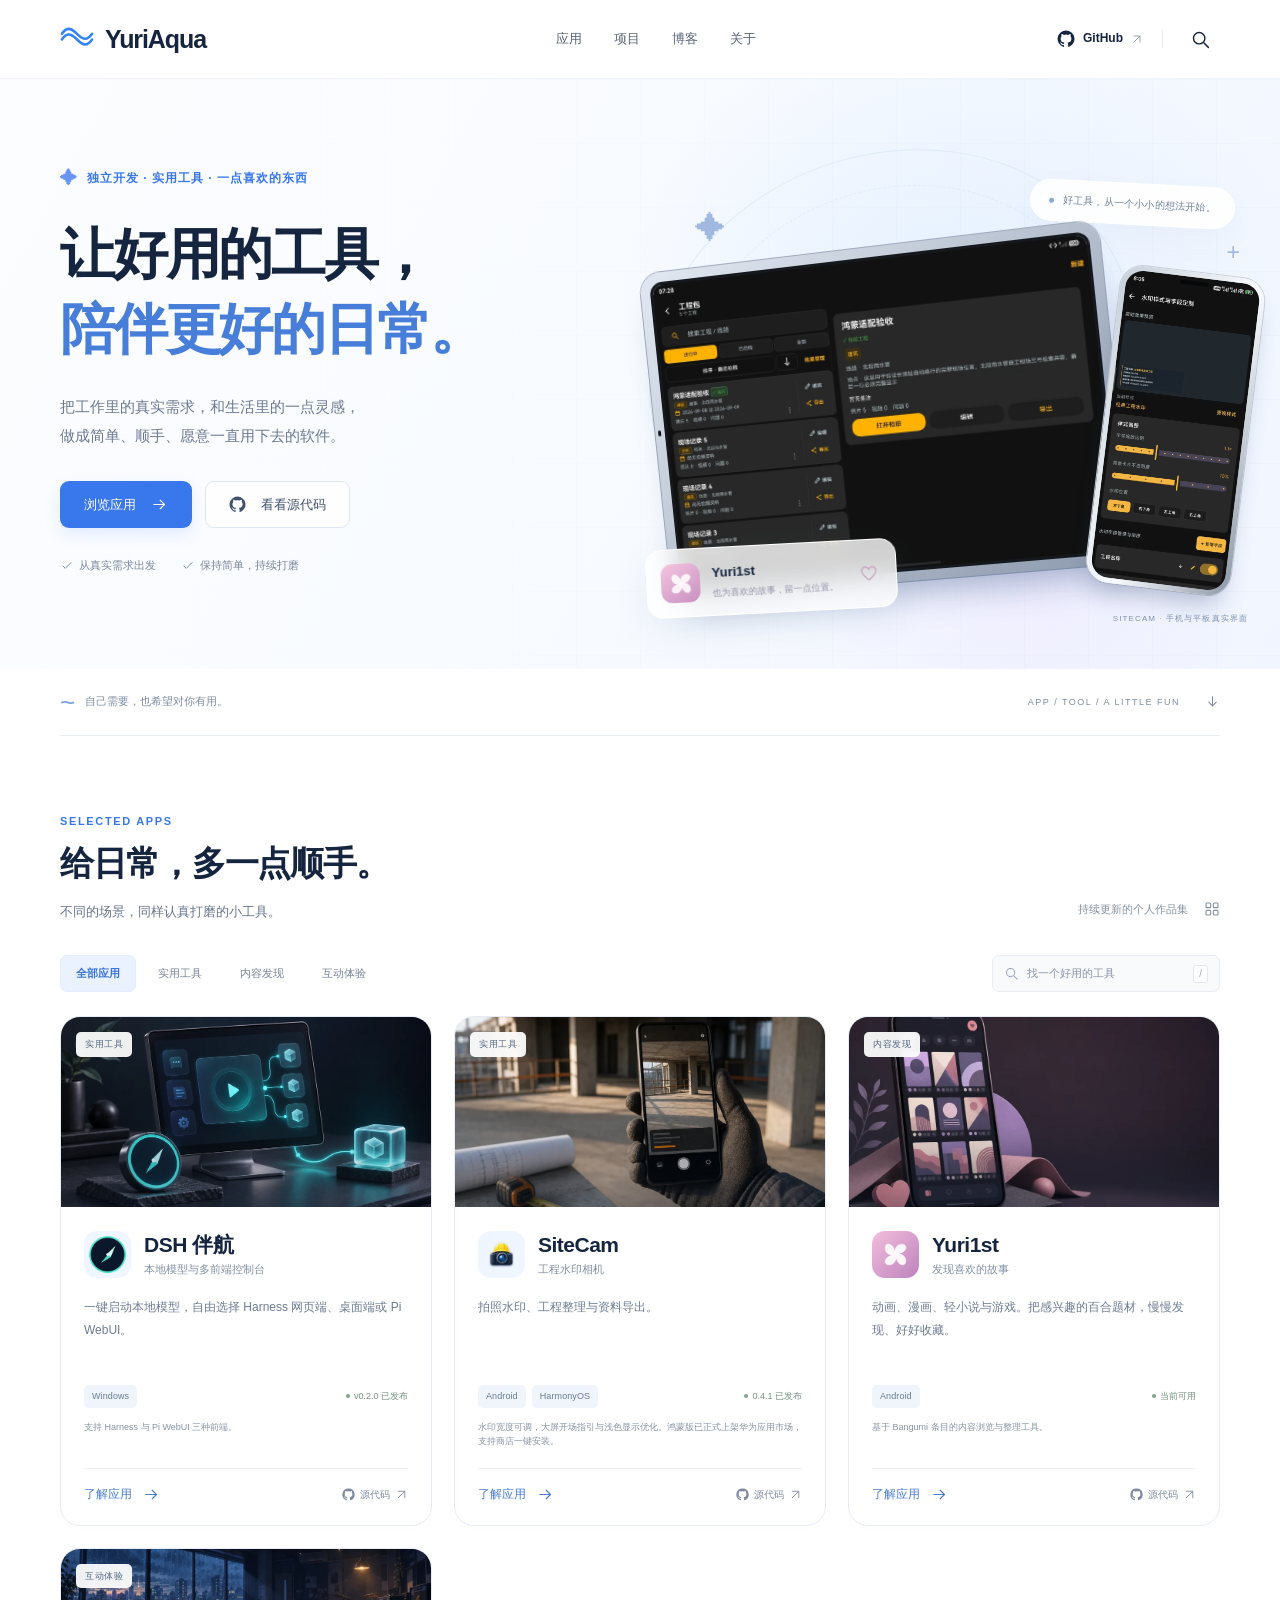
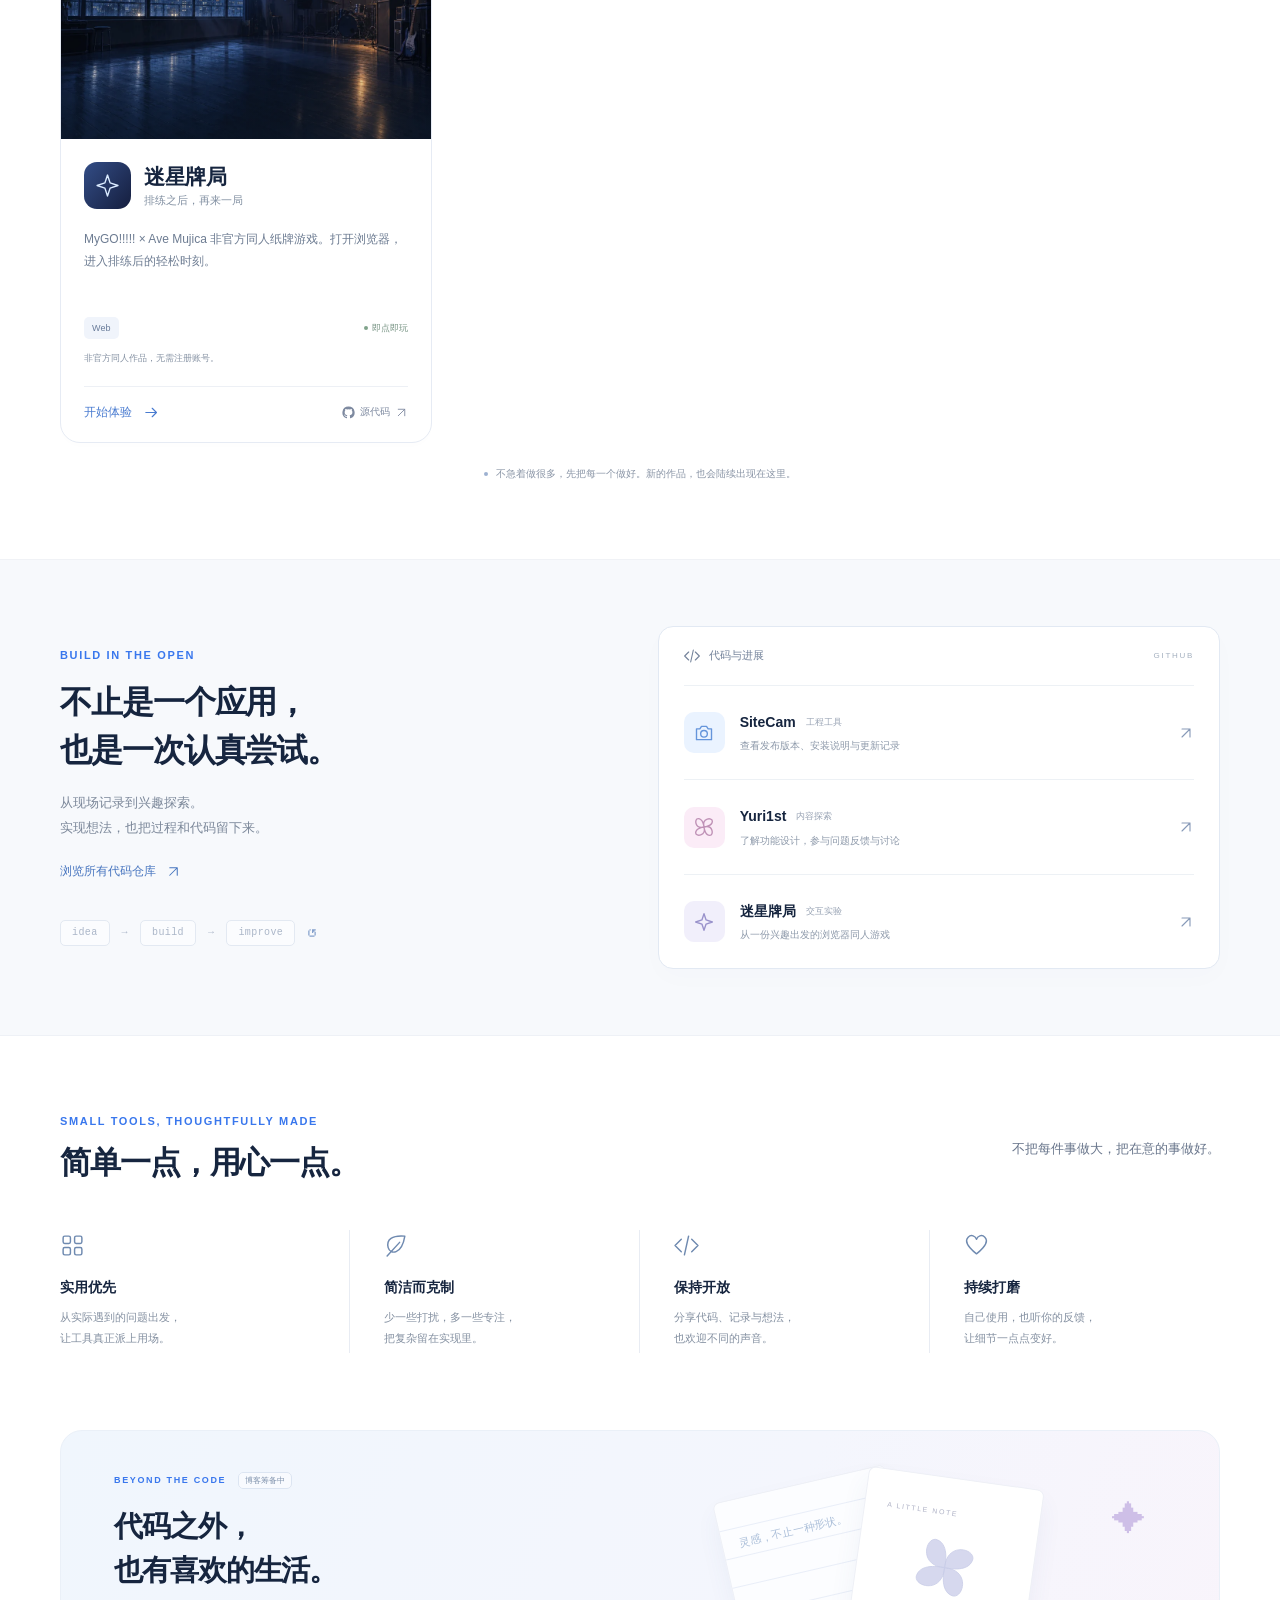
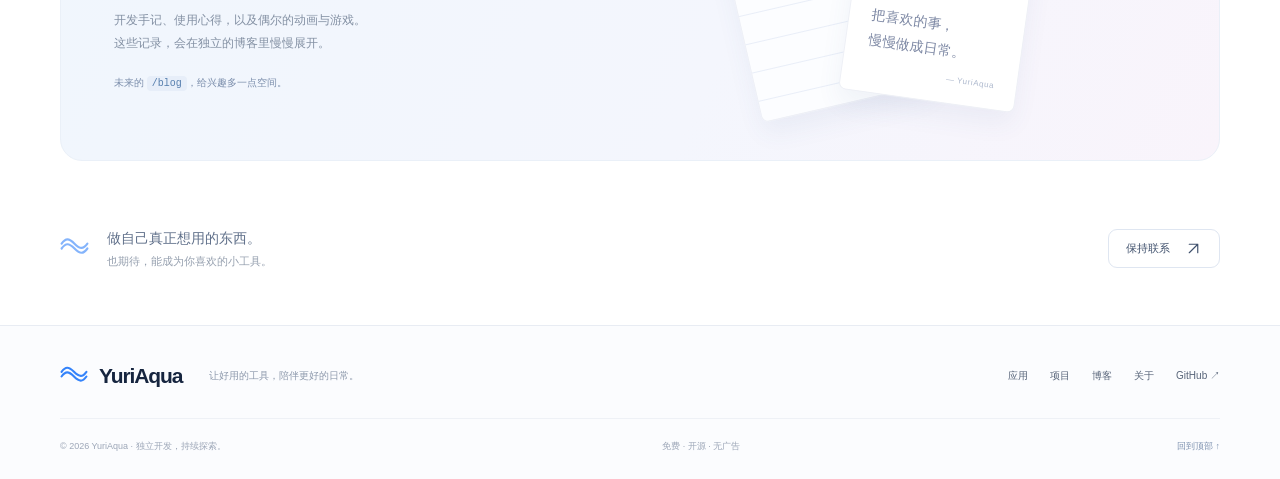
==== commit 6bae93b8: "sitecam: update v0.4.1 downloads and release notes" ====
--- a/index.html
+++ b/index.html
@@ -65,7 +65,7 @@
 <article class="app-card" data-id="sitecam" data-category="实用工具" data-search="sitecam 工程水印相机 实用工具 拍照水印、工程整理与资料导出 大版本更新 鸿蒙版已正式上架华为应用市场 全形态适配与体验升级 android harmonyos" aria-labelledby="title-sitecam">
  <div class="app-cover"><img src="/assets/home-v2/sitecam-cover.webp" alt="SiteCam 工程现场拍摄功能示意" width="960" height="600" loading="lazy"><span class="app-category">实用工具</span></div>
  <div class="app-body"><div class="app-title-row"><span class="app-mark blue" aria-hidden="true"><img src="/assets/home-v2/sitecam-icon.webp" width="47" height="47" alt="" loading="lazy"></span><div><h3 id="title-sitecam">SiteCam</h3><p class="app-subtitle">工程水印相机</p></div></div>
- <p class="app-description">拍照水印、工程整理与资料导出。</p><div class="app-platforms"><span class="platform-tag">Android</span><span class="platform-tag">HarmonyOS</span><span class="app-status">0.4.0 大版本已发布</span></div><p class="app-note">大版本更新：全形态适配与体验升级。鸿蒙版已正式上架华为应用市场，支持商店一键安装。</p>
+ <p class="app-description">拍照水印、工程整理与资料导出。</p><div class="app-platforms"><span class="platform-tag">Android</span><span class="platform-tag">HarmonyOS</span><span class="app-status">0.4.1 已发布</span></div><p class="app-note">水印宽度可调，大屏开场指引与浅色显示优化。鸿蒙版已正式上架华为应用市场，支持商店一键安装。</p>
  <div class="app-actions"><a class="app-link" href="/sitecam/" aria-label="了解应用：SiteCam">了解应用<svg class="icon" aria-hidden="true"><use href="#i-arrow"/></svg></a><a class="source-link" href="https://github.com/toydream525/SiteCam" target="_blank" rel="noopener noreferrer" aria-label="SiteCam 的源代码"><svg class="icon" aria-hidden="true"><use href="#i-github"/></svg>源代码<svg class="icon" aria-hidden="true"><use href="#i-external"/></svg></a></div></div></article>
 <article class="app-card" data-id="yuri1st" data-category="内容发现" data-search="yuri1st 发现喜欢的故事 内容发现 动画、漫画、轻小说与游戏。把感兴趣的百合题材，慢慢发现、好好收藏。 android" aria-labelledby="title-yuri1st">
  <div class="app-cover"><img src="/assets/home-v2/yuri1st-cover.webp" alt="Yuri1st 内容分类与收藏功能示意" width="960" height="600" loading="lazy"><span class="app-category">内容发现</span></div>
